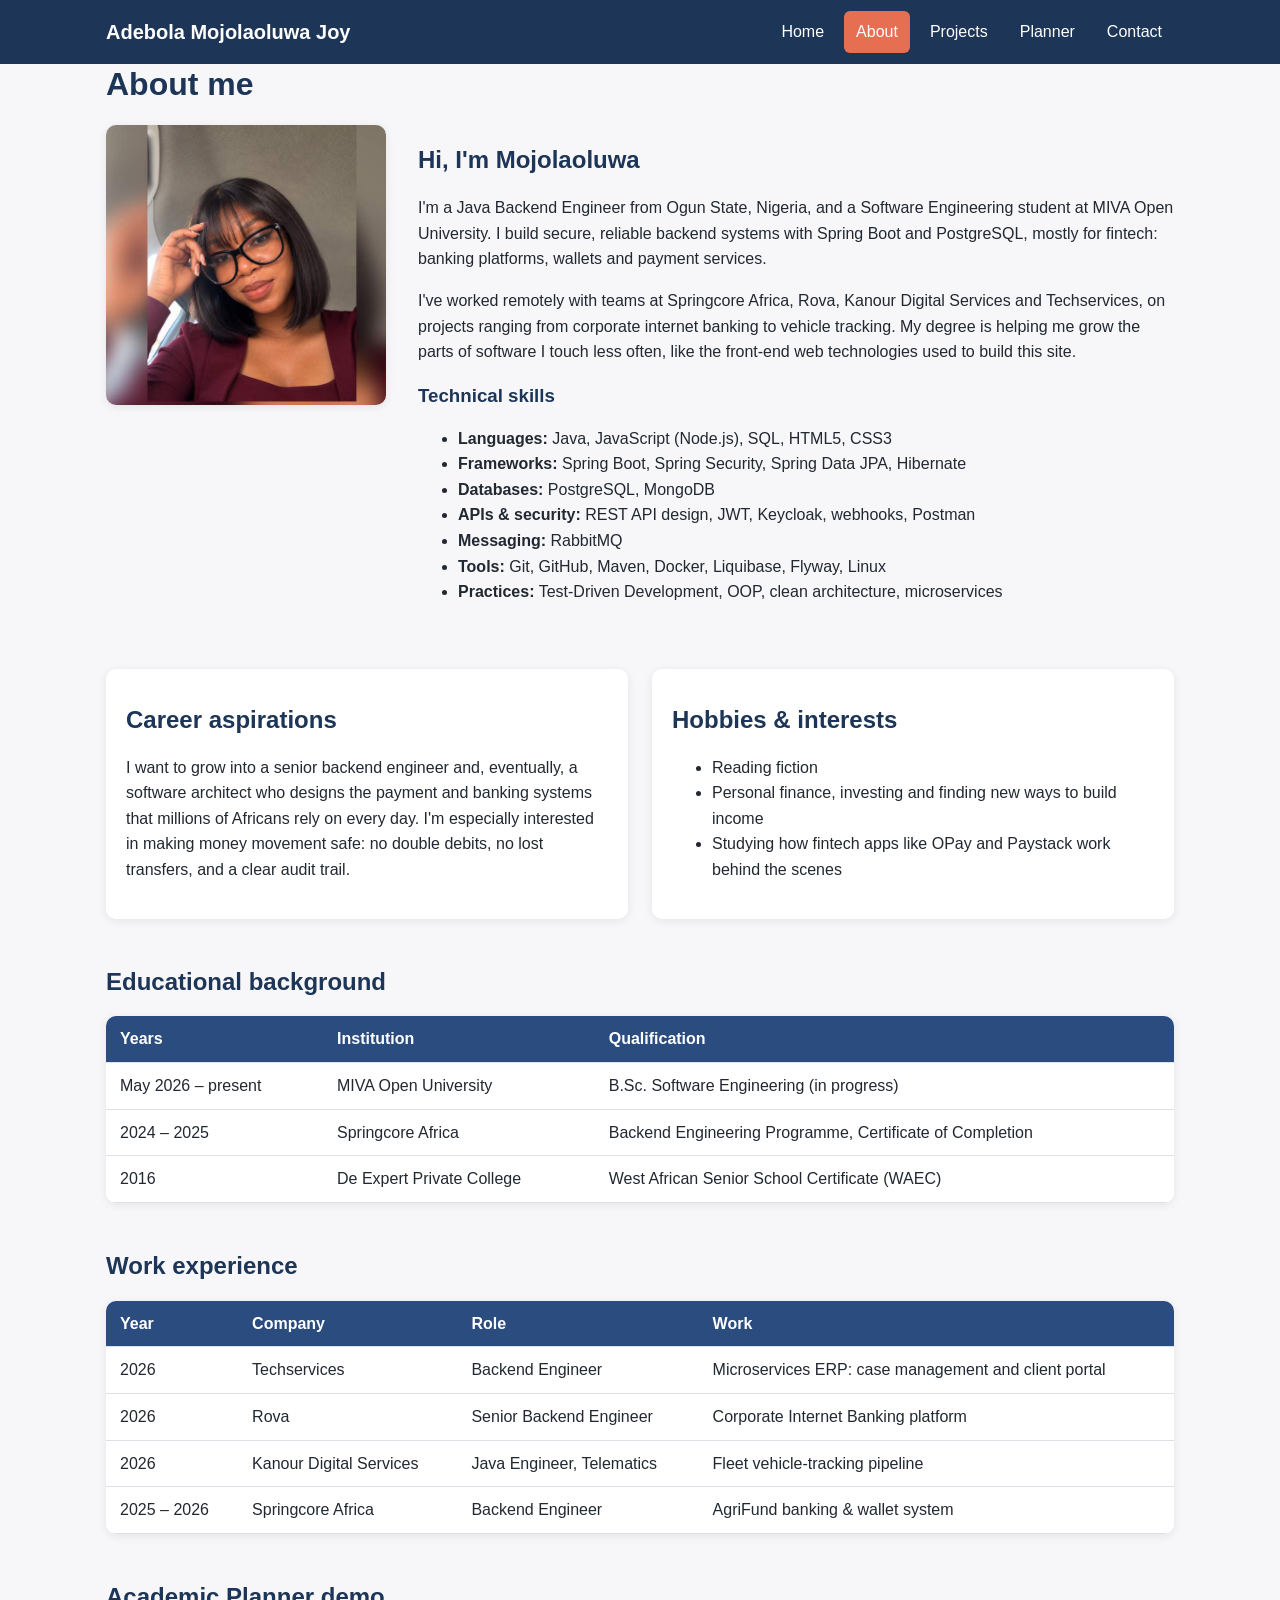
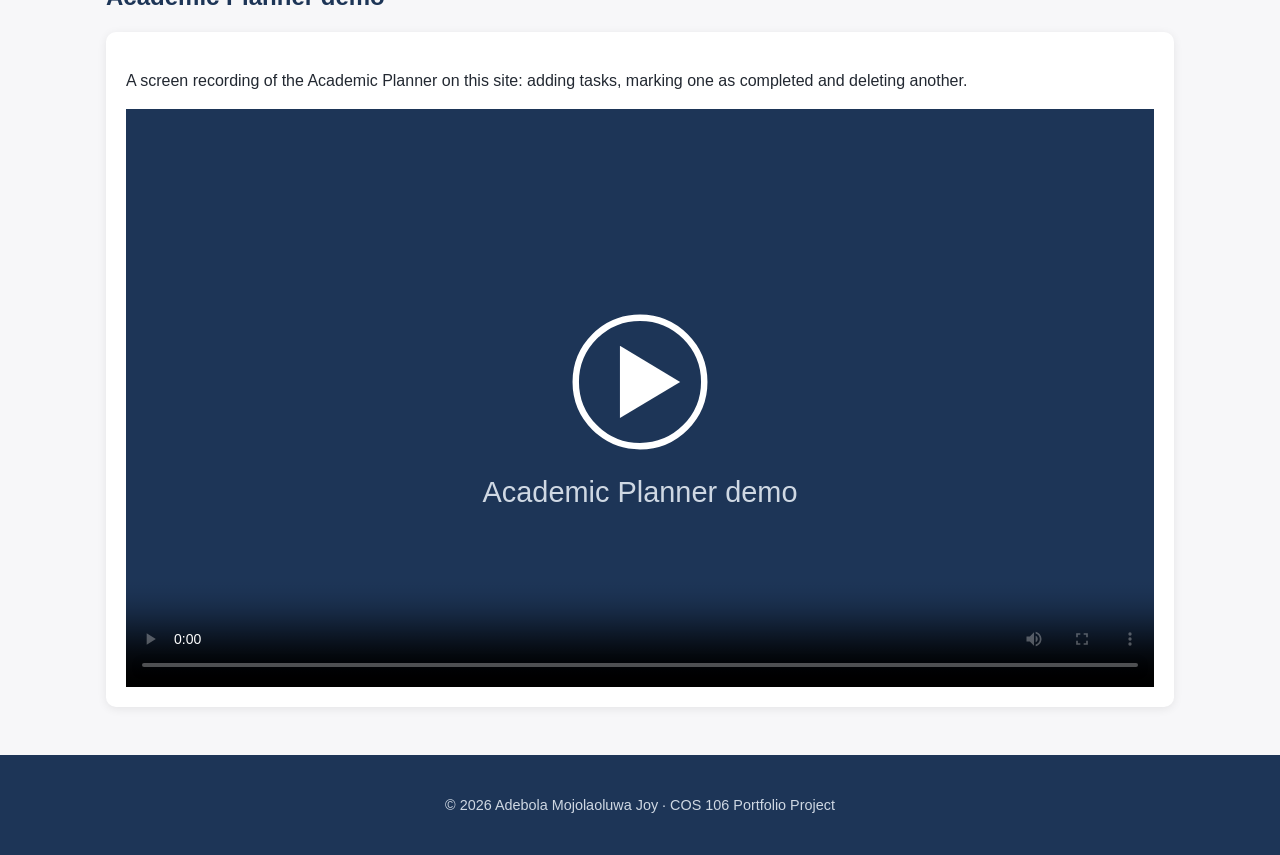
==== about.html @ 6382d070 "Add profile photo" ====
<!DOCTYPE html>
<html lang="en">
<head>
  <meta charset="UTF-8">
  <meta name="viewport" content="width=device-width, initial-scale=1.0">
  <meta name="description" content="About Adebola Mojolaoluwa Joy: education, career goals, skills and interests.">
  <title>About | Adebola Mojolaoluwa Joy</title>
  <link rel="stylesheet" href="css/style.css">
</head>
<body>
  <header class="site-header">
    <div class="container">
      <a href="index.html" class="logo">Adebola Mojolaoluwa Joy</a>
      <button class="nav-toggle" aria-label="Open menu" aria-expanded="false">&#9776;</button>
      <nav>
        <ul class="nav-links">
          <li><a href="index.html">Home</a></li>
          <li><a href="about.html" class="active">About</a></li>
          <li><a href="projects.html">Projects</a></li>
          <li><a href="planner.html">Planner</a></li>
          <li><a href="contact.html">Contact</a></li>
        </ul>
      </nav>
    </div>
  </header>

  <main class="container">
    <h1 class="page-title">About me</h1>

    <section class="section about-layout">
      <img src="images/profile.jpg" alt="Photo of Adebola Mojolaoluwa Joy">
      <div>
        <h2>Hi, I'm Mojolaoluwa</h2>
        <p>I'm a Java Backend Engineer from Ogun State, Nigeria, and a Software Engineering student at MIVA Open University. I build secure, reliable backend systems with Spring Boot and PostgreSQL, mostly for fintech: banking platforms, wallets and payment services.</p>
        <p>I've worked remotely with teams at Springcore Africa, Rova, Kanour Digital Services and Techservices, on projects ranging from corporate internet banking to vehicle tracking. My degree is helping me grow the parts of software I touch less often, like the front-end web technologies used to build this site.</p>

        <h3>Technical skills</h3>
        <ul>
          <li><strong>Languages:</strong> Java, JavaScript (Node.js), SQL, HTML5, CSS3</li>
          <li><strong>Frameworks:</strong> Spring Boot, Spring Security, Spring Data JPA, Hibernate</li>
          <li><strong>Databases:</strong> PostgreSQL, MongoDB</li>
          <li><strong>APIs &amp; security:</strong> REST API design, JWT, Keycloak, webhooks, Postman</li>
          <li><strong>Messaging:</strong> RabbitMQ</li>
          <li><strong>Tools:</strong> Git, GitHub, Maven, Docker, Liquibase, Flyway, Linux</li>
          <li><strong>Practices:</strong> Test-Driven Development, OOP, clean architecture, microservices</li>
        </ul>
      </div>
    </section>

    <section class="section grid">
      <article class="card">
        <div class="card-body">
          <h2>Career aspirations</h2>
          <p>I want to grow into a senior backend engineer and, eventually, a software architect who designs the payment and banking systems that millions of Africans rely on every day. I'm especially interested in making money movement safe: no double debits, no lost transfers, and a clear audit trail.</p>
        </div>
      </article>
      <article class="card">
        <div class="card-body">
          <h2>Hobbies &amp; interests</h2>
          <ul>
            <li>Reading fiction</li>
            <li>Personal finance, investing and finding new ways to build income</li>
            <li>Studying how fintech apps like OPay and Paystack work behind the scenes</li>
          </ul>
        </div>
      </article>
    </section>

    <section class="section">
      <h2>Educational background</h2>
      <table>
        <thead>
          <tr><th>Years</th><th>Institution</th><th>Qualification</th></tr>
        </thead>
        <tbody>
          <tr><td>May 2026 – present</td><td>MIVA Open University</td><td>B.Sc. Software Engineering (in progress)</td></tr>
          <tr><td>2024 – 2025</td><td>Springcore Africa</td><td>Backend Engineering Programme, Certificate of Completion</td></tr>
          <tr><td>2016</td><td>De Expert Private College</td><td>West African Senior School Certificate (WAEC)</td></tr>
        </tbody>
      </table>
    </section>

    <section class="section">
      <h2>Work experience</h2>
      <table>
        <thead>
          <tr><th>Year</th><th>Company</th><th>Role</th><th>Work</th></tr>
        </thead>
        <tbody>
          <tr><td>2026</td><td>Techservices</td><td>Backend Engineer</td><td>Microservices ERP: case management and client portal</td></tr>
          <tr><td>2026</td><td>Rova</td><td>Senior Backend Engineer</td><td>Corporate Internet Banking platform</td></tr>
          <tr><td>2026</td><td>Kanour Digital Services</td><td>Java Engineer, Telematics</td><td>Fleet vehicle-tracking pipeline</td></tr>
          <tr><td>2025 – 2026</td><td>Springcore Africa</td><td>Backend Engineer</td><td>AgriFund banking &amp; wallet system</td></tr>
        </tbody>
      </table>
    </section>

    <section class="section">
      <h2>Academic Planner demo</h2>
      <div class="media-box">
        <p>A screen recording of the Academic Planner on this site: adding tasks, marking one as completed and deleting another.</p>
        <video controls preload="metadata" poster="images/video-poster.svg">
          <source src="media/planner-demo.mp4" type="video/mp4">
          Your browser does not support the video tag.
        </video>
      </div>
    </section>
  </main>

  <footer class="site-footer">
    <div class="container">
      <p>&copy; <span id="year"></span> Adebola Mojolaoluwa Joy &middot; COS 106 Portfolio Project</p>
    </div>
  </footer>

  <script src="js/main.js"></script>
</body>
</html>
---- css/style.css ----
/* ==========================================================
   Student Portfolio — shared stylesheet (used by every page)
   ========================================================== */

/* ---------- 1. Colour + spacing variables ---------- */
:root {
  --primary: #2b4c7e;
  --primary-dark: #1d3557;
  --accent: #e76f51;
  --bg: #f7f7f9;
  --surface: #ffffff;
  --text: #222831;
  --muted: #5c6370;
  --border: #dde1e7;
  --success: #2a9d8f;
  --error: #c0392b;
  --radius: 10px;
  --shadow: 0 2px 10px rgba(0, 0, 0, 0.08);
  --max-width: 1100px;
}

/* ---------- 2. Reset + base ---------- */
*,
*::before,
*::after {
  box-sizing: border-box;
}

body {
  margin: 0;
  font-family: "Segoe UI", Roboto, Helvetica, Arial, sans-serif;
  line-height: 1.6;
  color: var(--text);
  background: var(--bg);
}

img,
video {
  max-width: 100%;
  display: block;
}

a {
  color: var(--primary);
}

h1,
h2,
h3 {
  line-height: 1.25;
  color: var(--primary-dark);
}

.container {
  width: 100%;
  max-width: var(--max-width);
  margin: 0 auto;
  padding: 0 16px;
}

/* ---------- 3. Header + navigation ---------- */
.site-header {
  background: var(--primary-dark);
  color: #fff;
  position: sticky;
  top: 0;
  z-index: 10;
}

.site-header .container {
  display: flex;
  align-items: center;
  justify-content: space-between;
  min-height: 64px;
}

.logo {
  color: #fff;
  font-weight: 700;
  font-size: 1.25rem;
  text-decoration: none;
}

.nav-toggle {
  display: none;
  background: none;
  border: 2px solid #fff;
  color: #fff;
  font-size: 1.25rem;
  padding: 4px 10px;
  border-radius: 6px;
  cursor: pointer;
}

.nav-links {
  list-style: none;
  display: flex;
  gap: 8px;
  margin: 0;
  padding: 0;
}

.nav-links a {
  color: #fff;
  text-decoration: none;
  padding: 8px 12px;
  border-radius: 6px;
  display: block;
}

.nav-links a:hover,
.nav-links a:focus {
  background: rgba(255, 255, 255, 0.15);
}

.nav-links a.active {
  background: var(--accent);
}

/* ---------- 4. Hero (home page) ---------- */
.hero {
  background: linear-gradient(135deg, var(--primary), var(--primary-dark));
  color: #fff;
  padding: 64px 0;
}

.hero .container {
  display: flex;
  align-items: center;
  gap: 40px;
}

.hero h1 {
  color: #fff;
  font-size: 2.5rem;
  margin: 0 0 12px;
}

.hero img {
  width: 220px;
  height: 220px;
  border-radius: 50%;
  object-fit: cover;
  border: 5px solid #fff;
  flex-shrink: 0;
}

.btn {
  display: inline-block;
  background: var(--accent);
  color: #fff;
  border: none;
  padding: 10px 20px;
  border-radius: var(--radius);
  text-decoration: none;
  font-size: 1rem;
  cursor: pointer;
}

.btn:hover {
  filter: brightness(0.92);
}

.btn-outline {
  background: transparent;
  border: 2px solid #fff;
  margin-left: 8px;
}

/* ---------- 5. Page sections + cards ---------- */
main {
  padding: 40px 0;
}

.page-title {
  margin-top: 0;
}

.section {
  margin-bottom: 48px;
}

.grid {
  display: grid;
  grid-template-columns: repeat(auto-fit, minmax(260px, 1fr));
  gap: 24px;
}

.card {
  background: var(--surface);
  border-radius: var(--radius);
  box-shadow: var(--shadow);
  overflow: hidden;
}

.card img {
  width: 100%;
  height: 170px;
  object-fit: cover;
}

.card-body {
  padding: 16px 20px 20px;
}

.card-body h3 {
  margin-top: 0;
}

.tag {
  display: inline-block;
  background: #e8eef7;
  color: var(--primary);
  font-size: 0.8rem;
  padding: 2px 10px;
  border-radius: 20px;
  margin: 0 4px 4px 0;
}

/* ---------- 6. About page ---------- */
.about-layout {
  display: grid;
  grid-template-columns: 280px 1fr;
  gap: 32px;
  align-items: start;
}

.about-layout img {
  border-radius: var(--radius);
  box-shadow: var(--shadow);
}

table {
  width: 100%;
  border-collapse: collapse;
  background: var(--surface);
  box-shadow: var(--shadow);
  border-radius: var(--radius);
  overflow: hidden;
}

th,
td {
  text-align: left;
  padding: 10px 14px;
  border-bottom: 1px solid var(--border);
}

th {
  background: var(--primary);
  color: #fff;
}

.media-box {
  background: var(--surface);
  padding: 20px;
  border-radius: var(--radius);
  box-shadow: var(--shadow);
}

.media-box video,
.media-box audio {
  width: 100%;
  margin-top: 8px;
}

/* ---------- 7. Forms (contact + planner) ---------- */
.form {
  background: var(--surface);
  padding: 24px;
  border-radius: var(--radius);
  box-shadow: var(--shadow);
  max-width: 640px;
}

.form-group {
  margin-bottom: 16px;
}

label {
  display: block;
  font-weight: 600;
  margin-bottom: 4px;
}

input,
select,
textarea {
  width: 100%;
  padding: 10px;
  font: inherit;
  border: 1px solid var(--border);
  border-radius: 6px;
  background: #fff;
}

input:focus,
select:focus,
textarea:focus {
  outline: 2px solid var(--primary);
  border-color: var(--primary);
}

.invalid {
  border-color: var(--error);
}

.error-msg {
  color: var(--error);
  font-size: 0.875rem;
  min-height: 1.2em;
  margin: 4px 0 0;
}

.success-msg {
  background: #e3f4f1;
  color: var(--success);
  padding: 12px;
  border-radius: 6px;
  font-weight: 600;
}

.hidden {
  display: none;
}

/* ---------- 8. Study planner ---------- */
.planner-layout {
  display: grid;
  grid-template-columns: 340px 1fr;
  gap: 32px;
  align-items: start;
}

.planner-stats {
  display: flex;
  gap: 16px;
  margin-bottom: 16px;
  flex-wrap: wrap;
}

.stat {
  background: var(--surface);
  padding: 12px 18px;
  border-radius: var(--radius);
  box-shadow: var(--shadow);
}

.stat strong {
  display: block;
  font-size: 1.5rem;
  color: var(--primary);
}

.task-list {
  list-style: none;
  padding: 0;
  margin: 0;
}

.task {
  display: flex;
  align-items: center;
  gap: 12px;
  background: var(--surface);
  padding: 12px 16px;
  border-radius: var(--radius);
  box-shadow: var(--shadow);
  margin-bottom: 10px;
  border-left: 5px solid var(--primary);
}

.task.priority-high {
  border-left-color: var(--error);
}

.task.priority-medium {
  border-left-color: var(--accent);
}

.task.priority-low {
  border-left-color: var(--success);
}

.task input[type="checkbox"] {
  width: auto;
}

.task-info {
  flex: 1;
}

.task-info small {
  color: var(--muted);
}

.task.done .task-title {
  text-decoration: line-through;
  color: var(--muted);
}

.task-delete {
  background: none;
  border: none;
  color: var(--error);
  font-size: 1.25rem;
  cursor: pointer;
}

.empty-state {
  color: var(--muted);
  font-style: italic;
}

/* ---------- 9. Footer ---------- */
.site-footer {
  background: var(--primary-dark);
  color: #cfd8e3;
  text-align: center;
  padding: 24px 0;
  font-size: 0.9rem;
}

.site-footer a {
  color: #fff;
}

/* ---------- 10. Animations + transitions ---------- */
/* Smooth colour/position changes when hovering */
.nav-links a,
.btn,
.card,
.task {
  transition: background-color 0.25s ease, transform 0.25s ease, box-shadow 0.25s ease;
}

.card:hover {
  transform: translateY(-6px);
  box-shadow: 0 8px 20px rgba(0, 0, 0, 0.15);
}

.btn:hover {
  transform: translateY(-2px);
}

/* Page content fades up when a page loads */
@keyframes fadeUp {
  from { opacity: 0; transform: translateY(20px); }
  to   { opacity: 1; transform: translateY(0); }
}

.hero .container > *,
main {
  animation: fadeUp 0.6s ease both;
}

/* New planner tasks slide in */
@keyframes slideIn {
  from { opacity: 0; transform: translateX(-15px); }
  to   { opacity: 1; transform: translateX(0); }
}

.task {
  animation: slideIn 0.3s ease;
}

/* Respect users who turn off motion in their system settings */
@media (prefers-reduced-motion: reduce) {
  * { animation: none !important; transition: none !important; }
}

/* ---------- 11. Responsive (tablet + phone) ---------- */
@media (max-width: 800px) {
  .about-layout,
  .planner-layout {
    grid-template-columns: 1fr;
  }

  .hero .container {
    flex-direction: column-reverse;
    text-align: center;
  }
}

@media (max-width: 640px) {
  .nav-toggle {
    display: block;
  }

  .nav-links {
    display: none;
    position: absolute;
    top: 64px;
    left: 0;
    right: 0;
    flex-direction: column;
    background: var(--primary-dark);
    padding: 8px 16px 16px;
  }

  .nav-links.open {
    display: flex;
  }

  .hero h1 {
    font-size: 1.9rem;
  }

  .btn-outline {
    margin: 8px 0 0;
  }
}
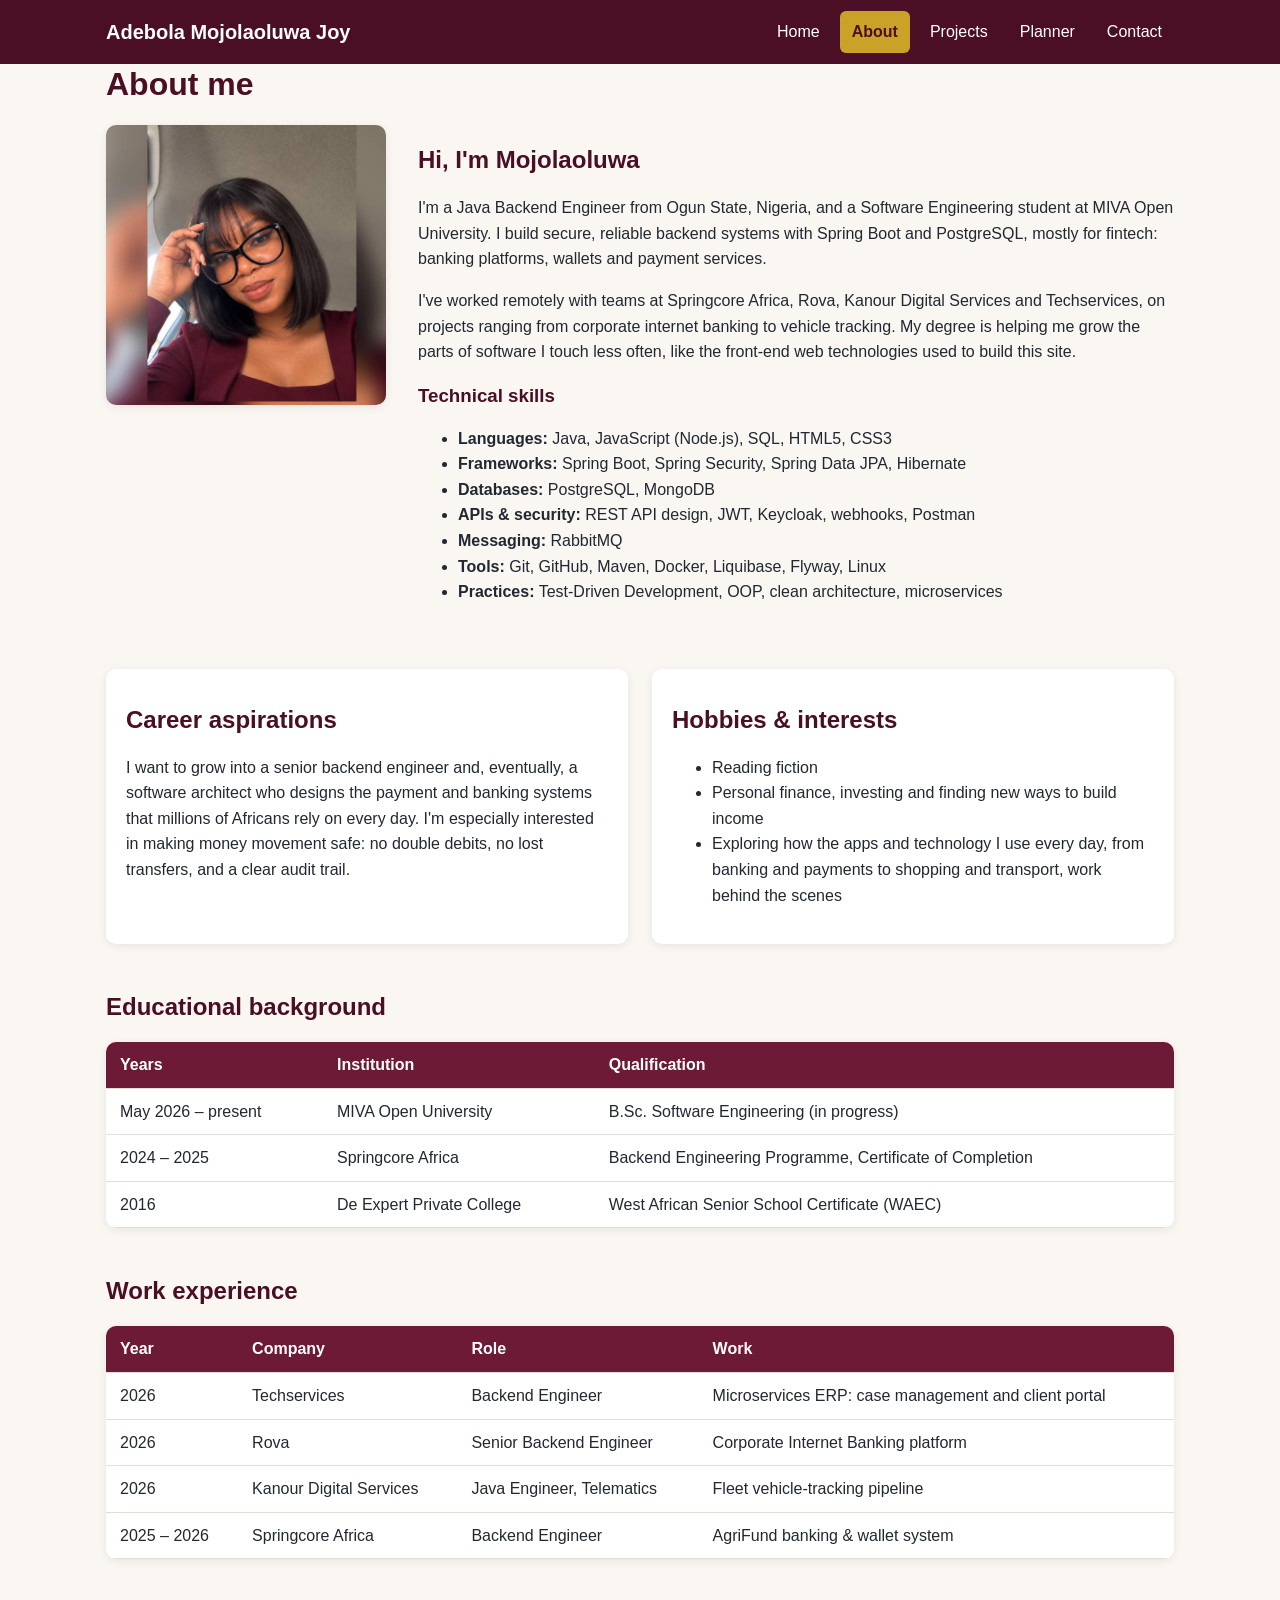
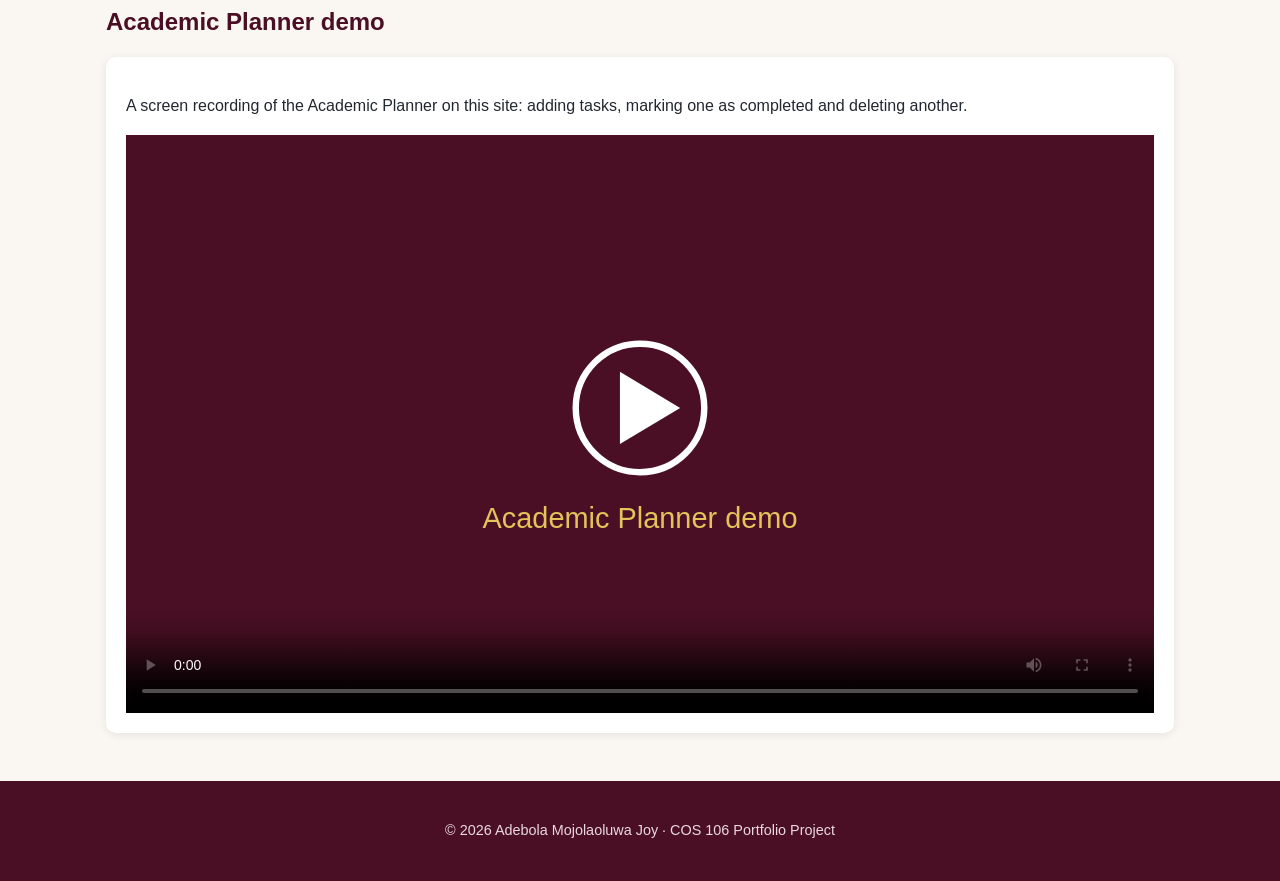
==== commit 2448b328: "Broaden hobby description" ====
--- a/about.html
+++ b/about.html
@@ -60,7 +60,7 @@
           <ul>
             <li>Reading fiction</li>
             <li>Personal finance, investing and finding new ways to build income</li>
-            <li>Studying how fintech apps like OPay and Paystack work behind the scenes</li>
+            <li>Exploring how the apps and technology I use every day, from banking and payments to shopping and transport, work behind the scenes</li>
           </ul>
         </div>
       </article>
--- a/css/style.css
+++ b/css/style.css
@@ -4,14 +4,14 @@
 
 /* ---------- 1. Colour + spacing variables ---------- */
 :root {
-  --primary: #2b4c7e;
-  --primary-dark: #1d3557;
-  --accent: #e76f51;
-  --bg: #f7f7f9;
+  --primary: #6d1a36;
+  --primary-dark: #4a0f24;
+  --accent: #c9a227;
+  --bg: #faf6f2;
   --surface: #ffffff;
   --text: #222831;
   --muted: #5c6370;
-  --border: #dde1e7;
+  --border: #e6dcd6;
   --success: #2a9d8f;
   --error: #c0392b;
   --radius: 10px;
@@ -115,6 +115,8 @@
 
 .nav-links a.active {
   background: var(--accent);
+  color: var(--primary-dark);
+  font-weight: 600;
 }
 
 /* ---------- 4. Hero (home page) ---------- */
@@ -141,14 +143,15 @@
   height: 220px;
   border-radius: 50%;
   object-fit: cover;
-  border: 5px solid #fff;
+  border: 5px solid var(--accent);
   flex-shrink: 0;
 }
 
 .btn {
   display: inline-block;
   background: var(--accent);
-  color: #fff;
+  color: var(--primary-dark);
+  font-weight: 600;
   border: none;
   padding: 10px 20px;
   border-radius: var(--radius);
@@ -163,6 +166,7 @@
 
 .btn-outline {
   background: transparent;
+  color: #fff;
   border: 2px solid #fff;
   margin-left: 8px;
 }
@@ -209,7 +213,7 @@
 
 .tag {
   display: inline-block;
-  background: #e8eef7;
+  background: #f6e9ee;
   color: var(--primary);
   font-size: 0.8rem;
   padding: 2px 10px;
@@ -415,7 +419,7 @@
 /* ---------- 9. Footer ---------- */
 .site-footer {
   background: var(--primary-dark);
-  color: #cfd8e3;
+  color: #ead9df;
   text-align: center;
   padding: 24px 0;
   font-size: 0.9rem;
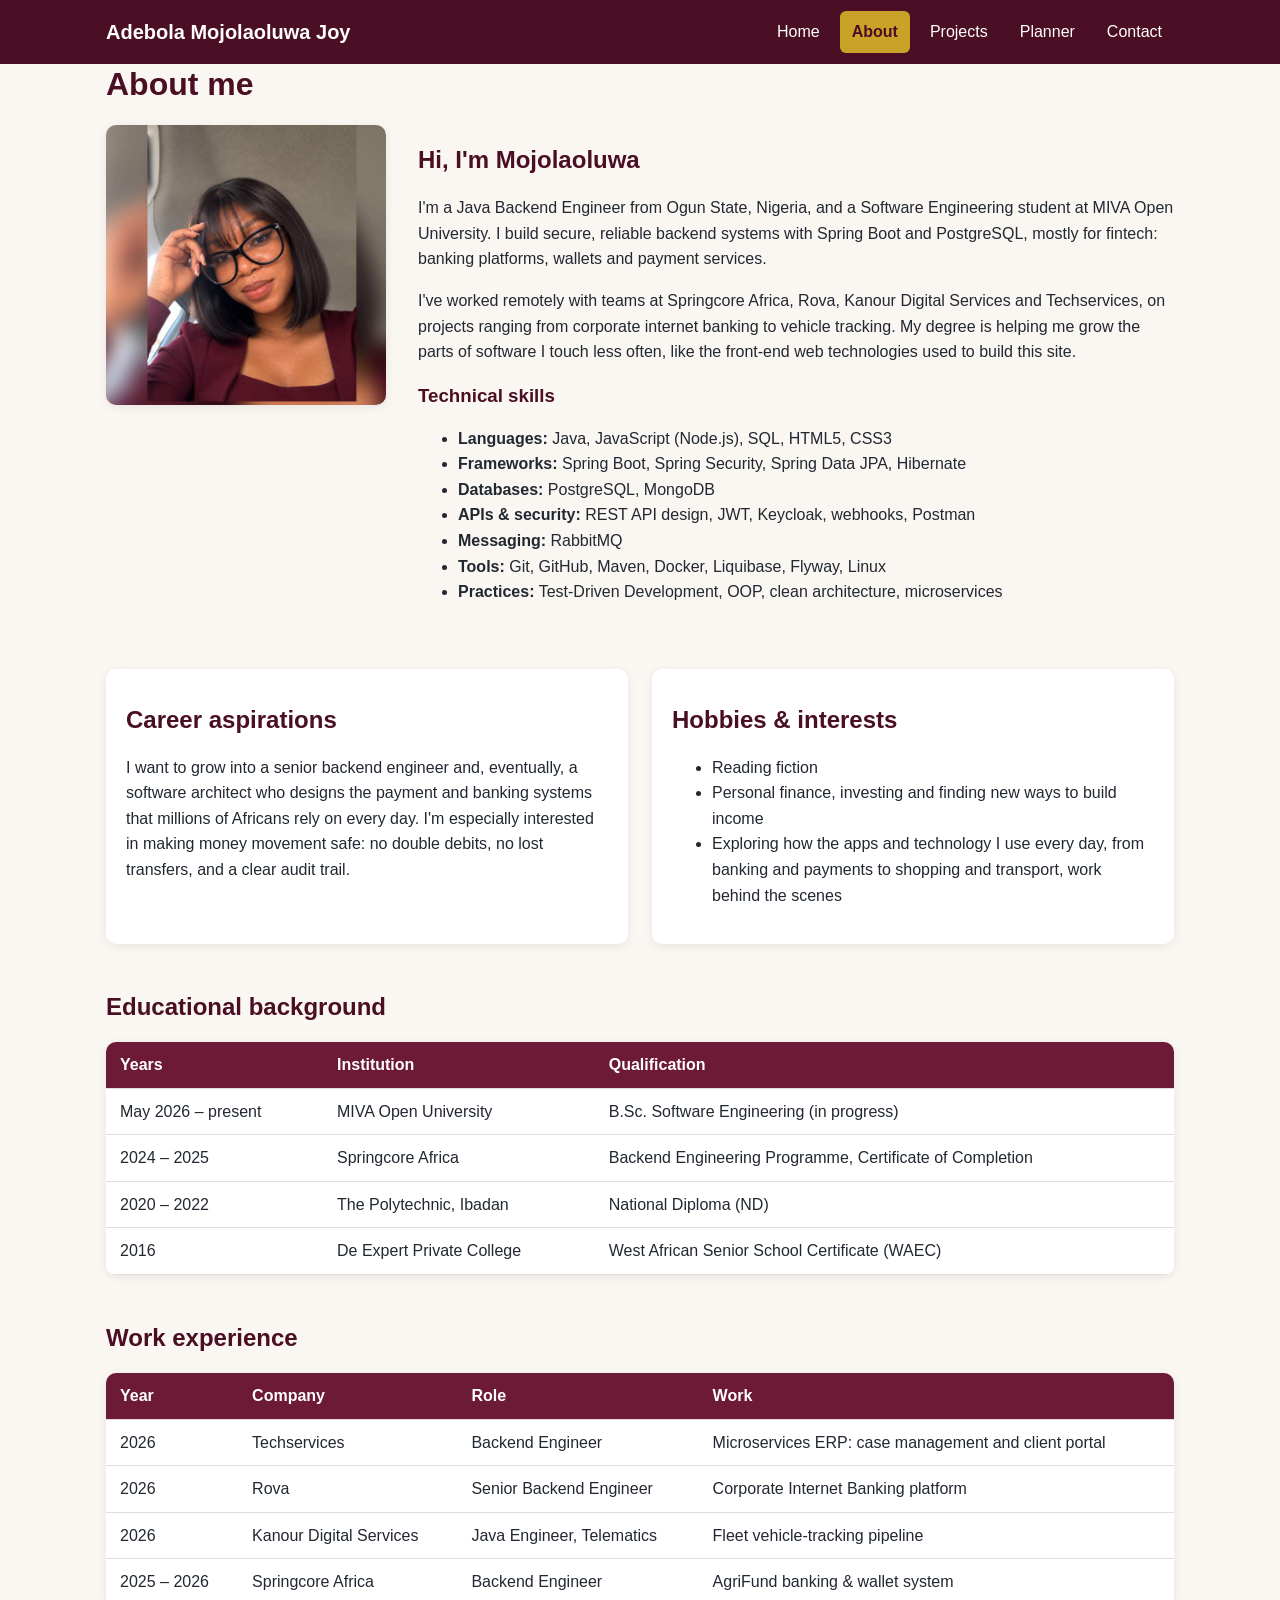
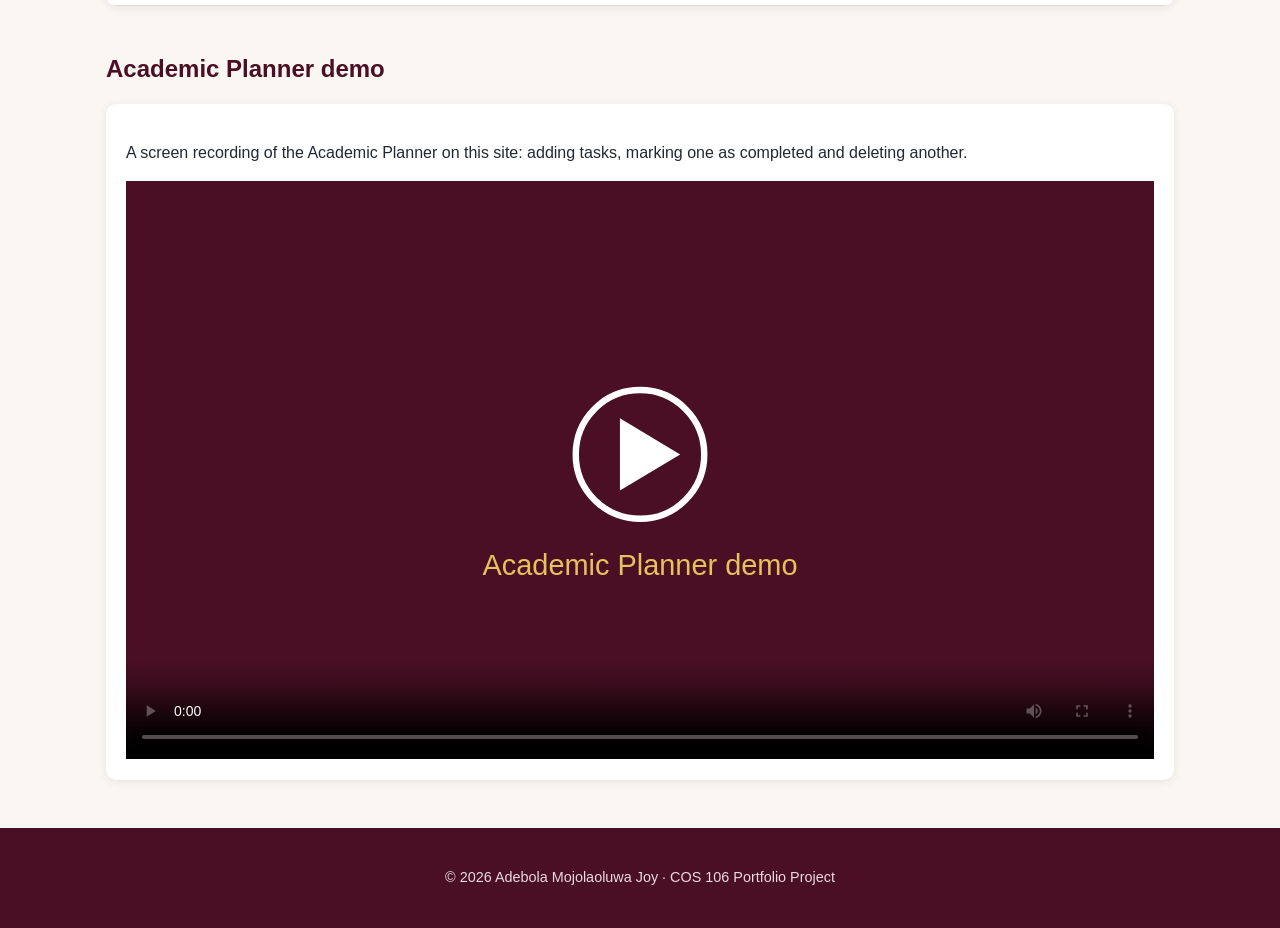
==== commit 2162645e: "Add The Polytechnic, Ibadan to education" ====
--- a/about.html
+++ b/about.html
@@ -75,6 +75,7 @@
         <tbody>
           <tr><td>May 2026 – present</td><td>MIVA Open University</td><td>B.Sc. Software Engineering (in progress)</td></tr>
           <tr><td>2024 – 2025</td><td>Springcore Africa</td><td>Backend Engineering Programme, Certificate of Completion</td></tr>
+          <tr><td>2020 – 2022</td><td>The Polytechnic, Ibadan</td><td>National Diploma (ND)</td></tr>
           <tr><td>2016</td><td>De Expert Private College</td><td>West African Senior School Certificate (WAEC)</td></tr>
         </tbody>
       </table>
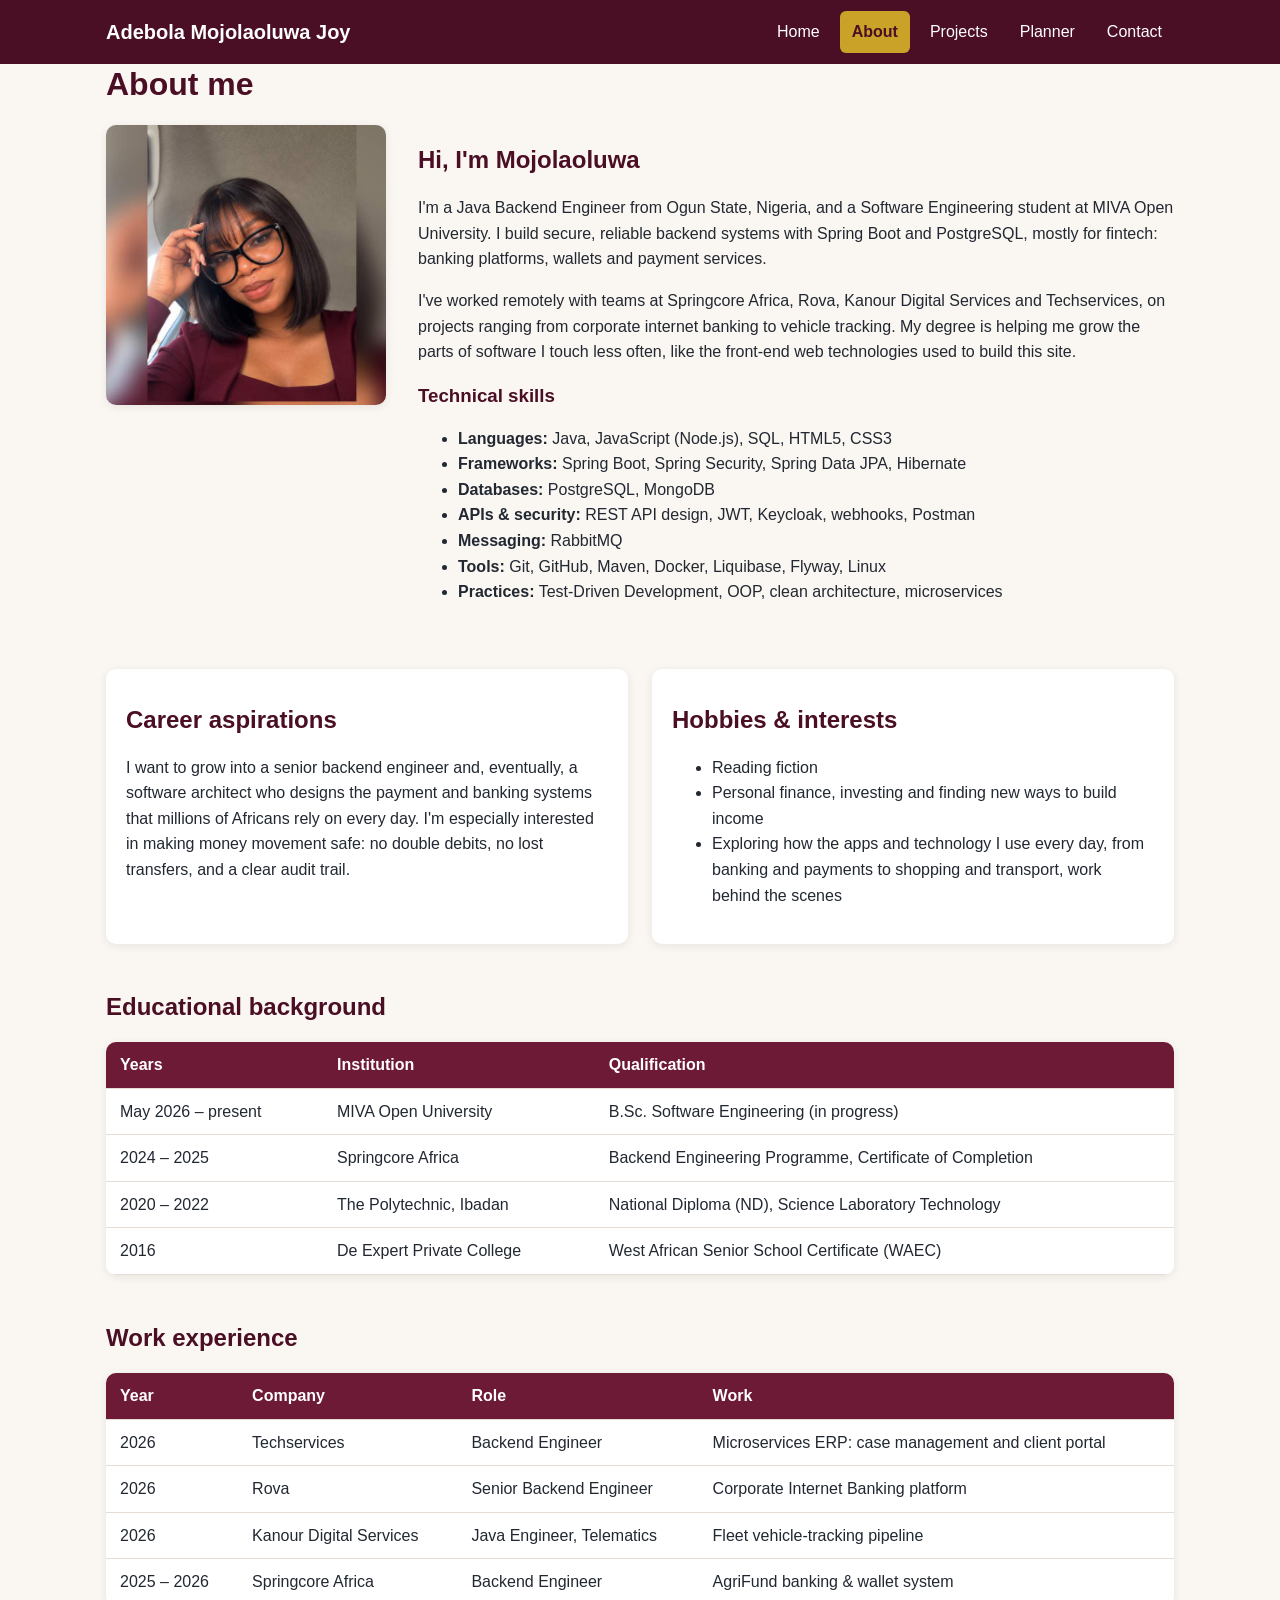
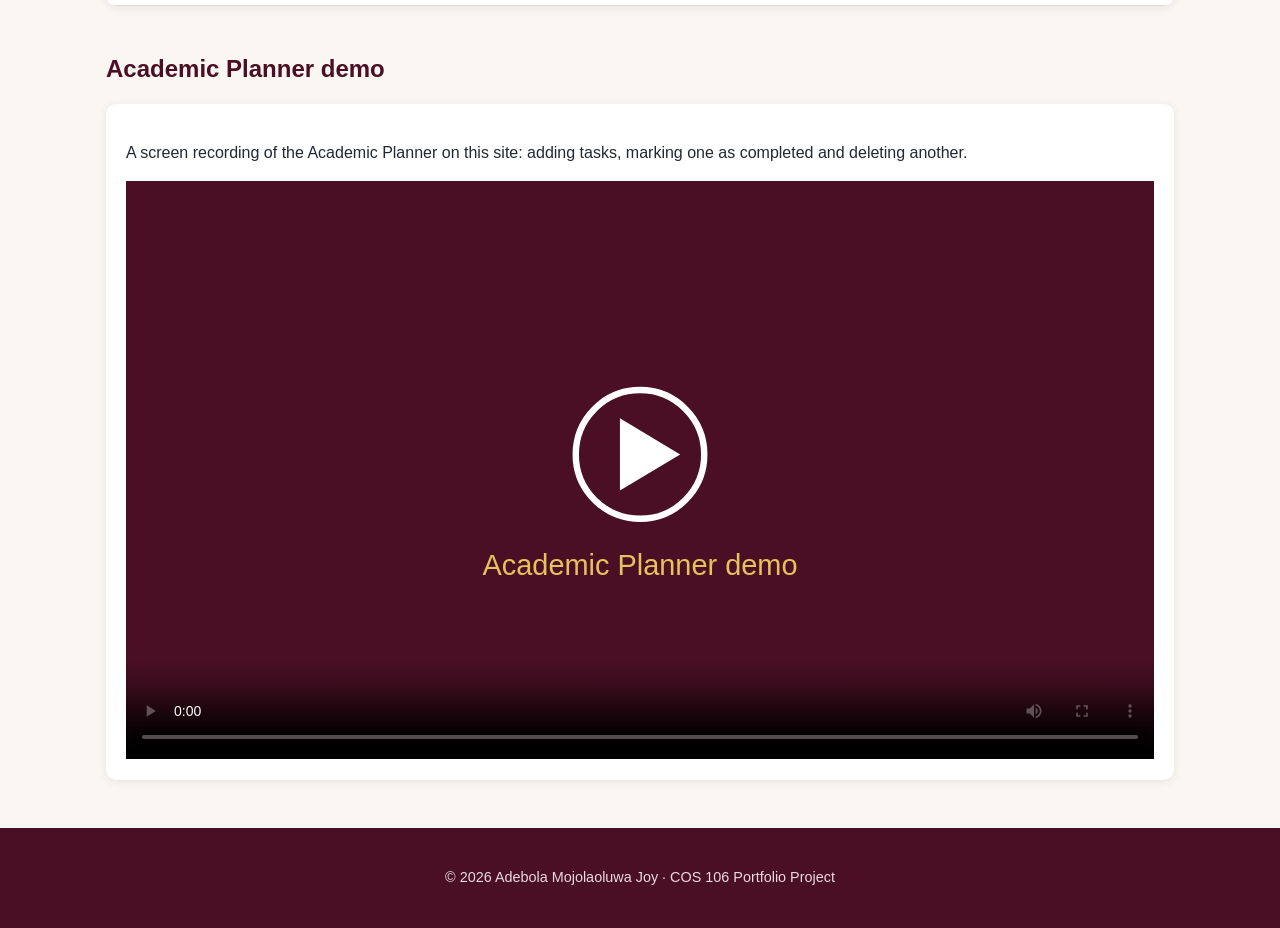
==== commit c053a891: "Add ND course of study" ====
--- a/about.html
+++ b/about.html
@@ -75,7 +75,7 @@
         <tbody>
           <tr><td>May 2026 – present</td><td>MIVA Open University</td><td>B.Sc. Software Engineering (in progress)</td></tr>
           <tr><td>2024 – 2025</td><td>Springcore Africa</td><td>Backend Engineering Programme, Certificate of Completion</td></tr>
-          <tr><td>2020 – 2022</td><td>The Polytechnic, Ibadan</td><td>National Diploma (ND)</td></tr>
+          <tr><td>2020 – 2022</td><td>The Polytechnic, Ibadan</td><td>National Diploma (ND), Science Laboratory Technology</td></tr>
           <tr><td>2016</td><td>De Expert Private College</td><td>West African Senior School Certificate (WAEC)</td></tr>
         </tbody>
       </table>
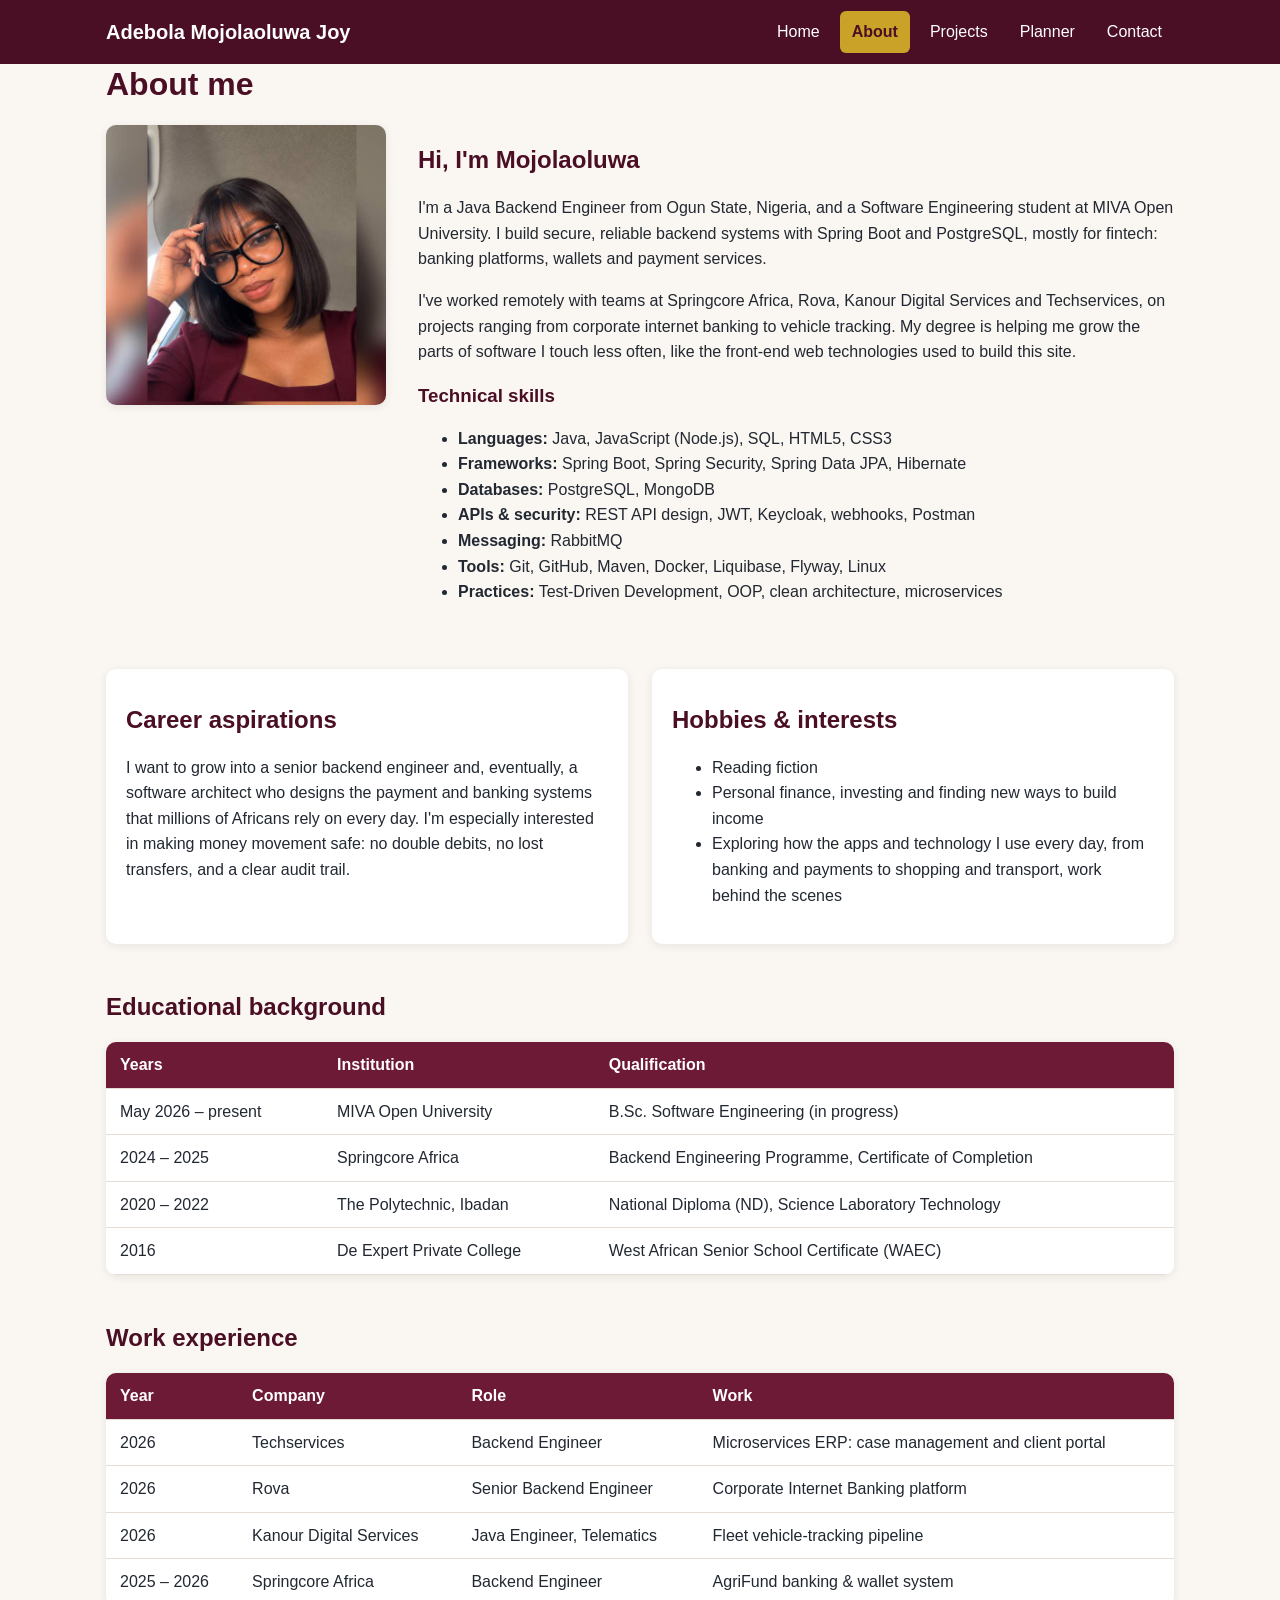
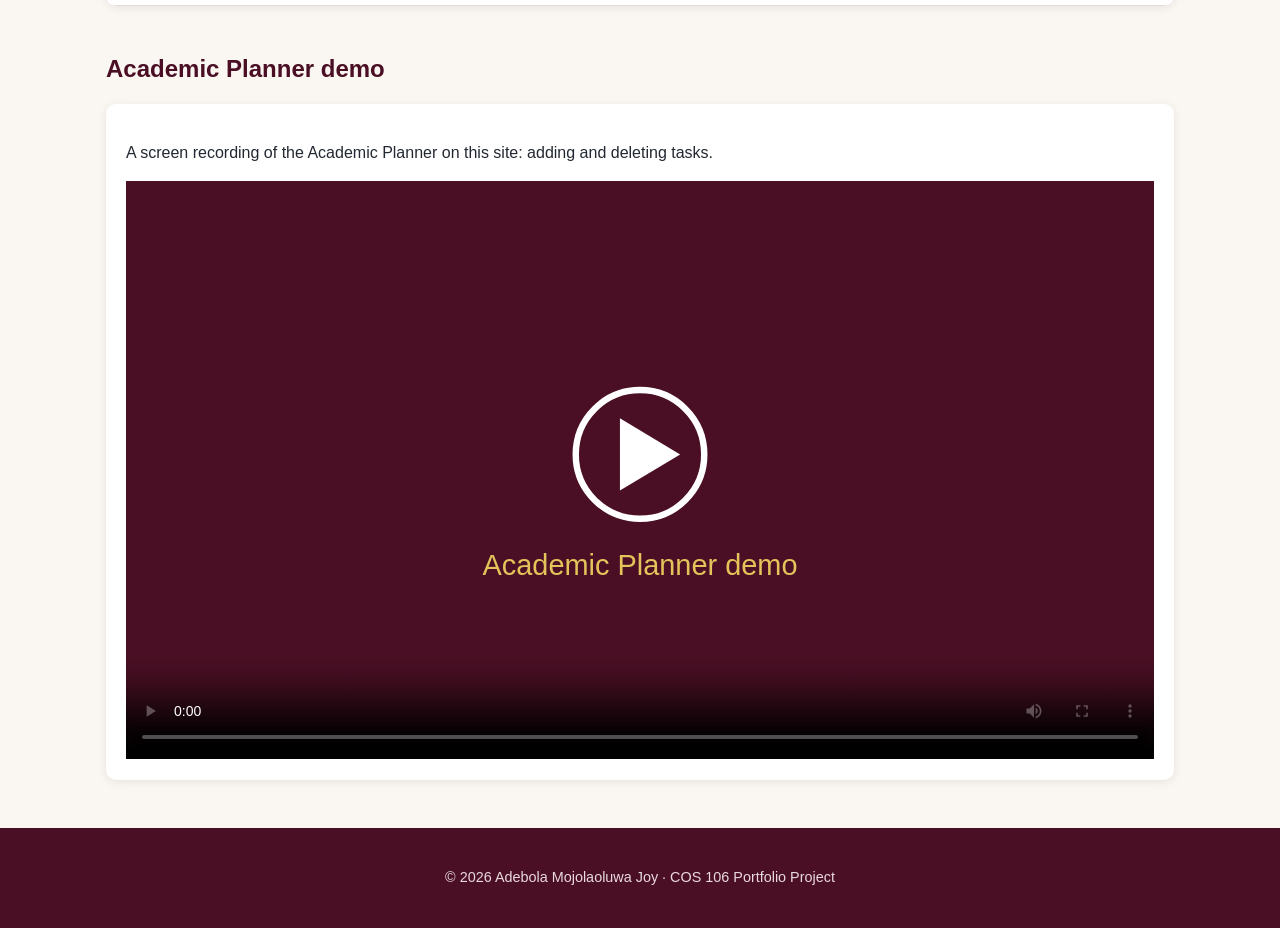
==== commit 76207e26: "Update video caption" ====
--- a/about.html
+++ b/about.html
@@ -99,7 +99,7 @@
     <section class="section">
       <h2>Academic Planner demo</h2>
       <div class="media-box">
-        <p>A screen recording of the Academic Planner on this site: adding tasks, marking one as completed and deleting another.</p>
+        <p>A screen recording of the Academic Planner on this site: adding and deleting tasks.</p>
         <video controls preload="metadata" poster="images/video-poster.svg">
           <source src="media/planner-demo.mp4" type="video/mp4">
           Your browser does not support the video tag.
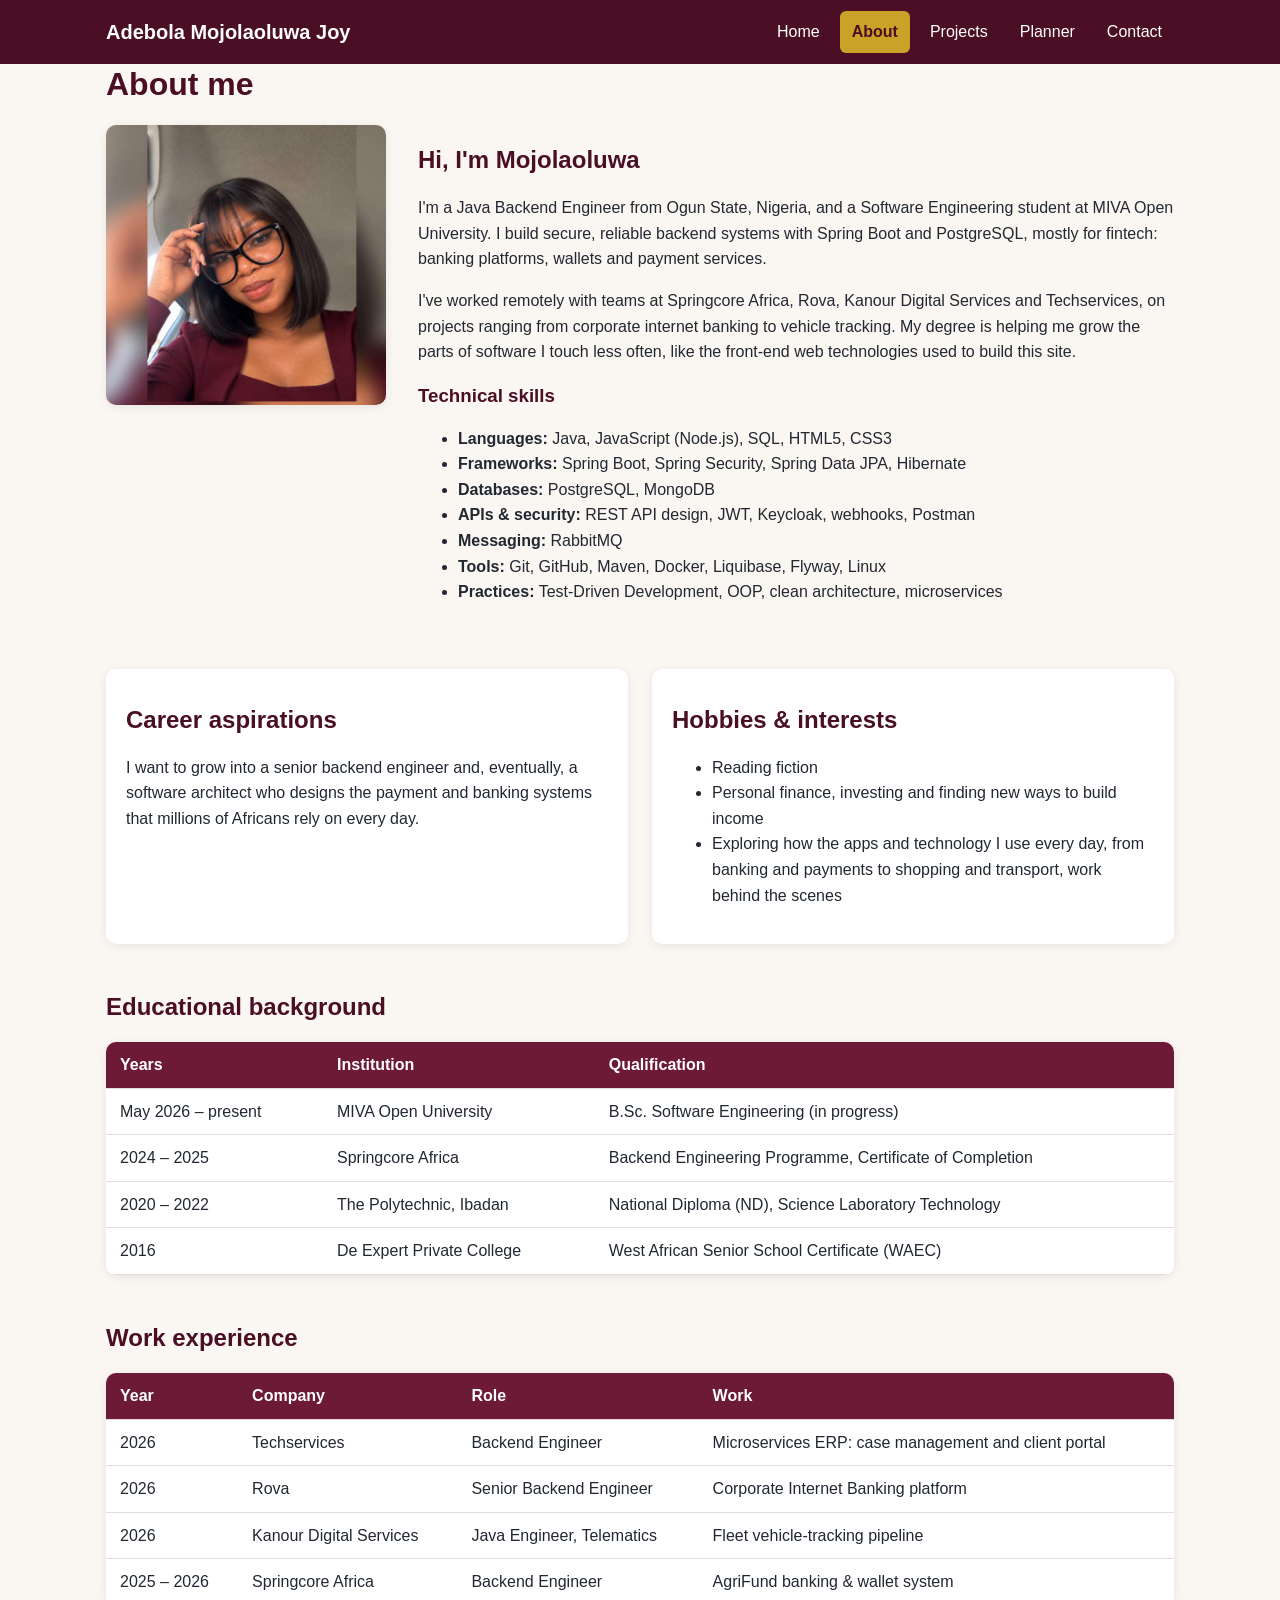
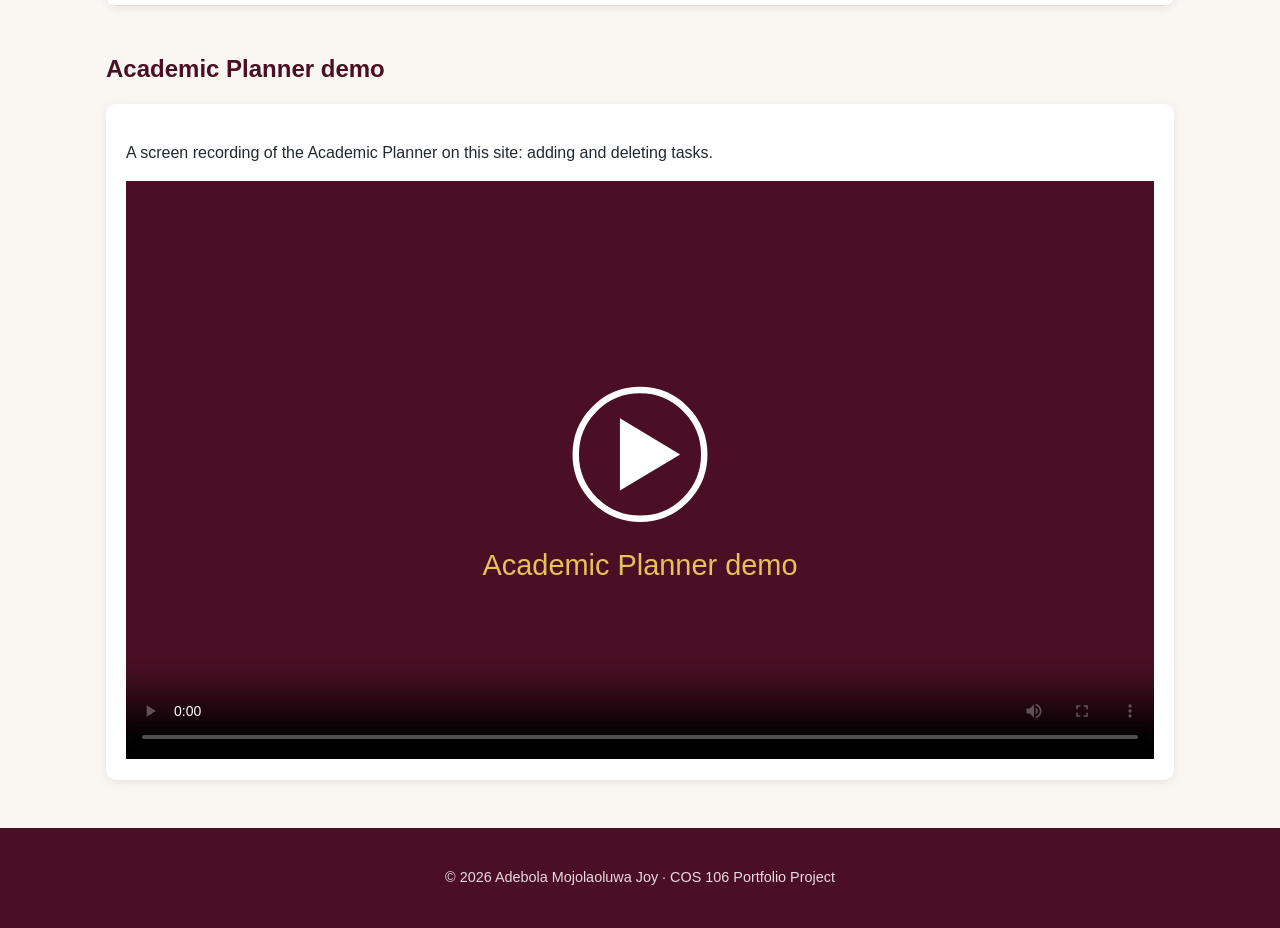
==== commit d7a972ea: "Shorten career aspirations" ====
--- a/about.html
+++ b/about.html
@@ -51,7 +51,7 @@
       <article class="card">
         <div class="card-body">
           <h2>Career aspirations</h2>
-          <p>I want to grow into a senior backend engineer and, eventually, a software architect who designs the payment and banking systems that millions of Africans rely on every day. I'm especially interested in making money movement safe: no double debits, no lost transfers, and a clear audit trail.</p>
+          <p>I want to grow into a senior backend engineer and, eventually, a software architect who designs the payment and banking systems that millions of Africans rely on every day.</p>
         </div>
       </article>
       <article class="card">
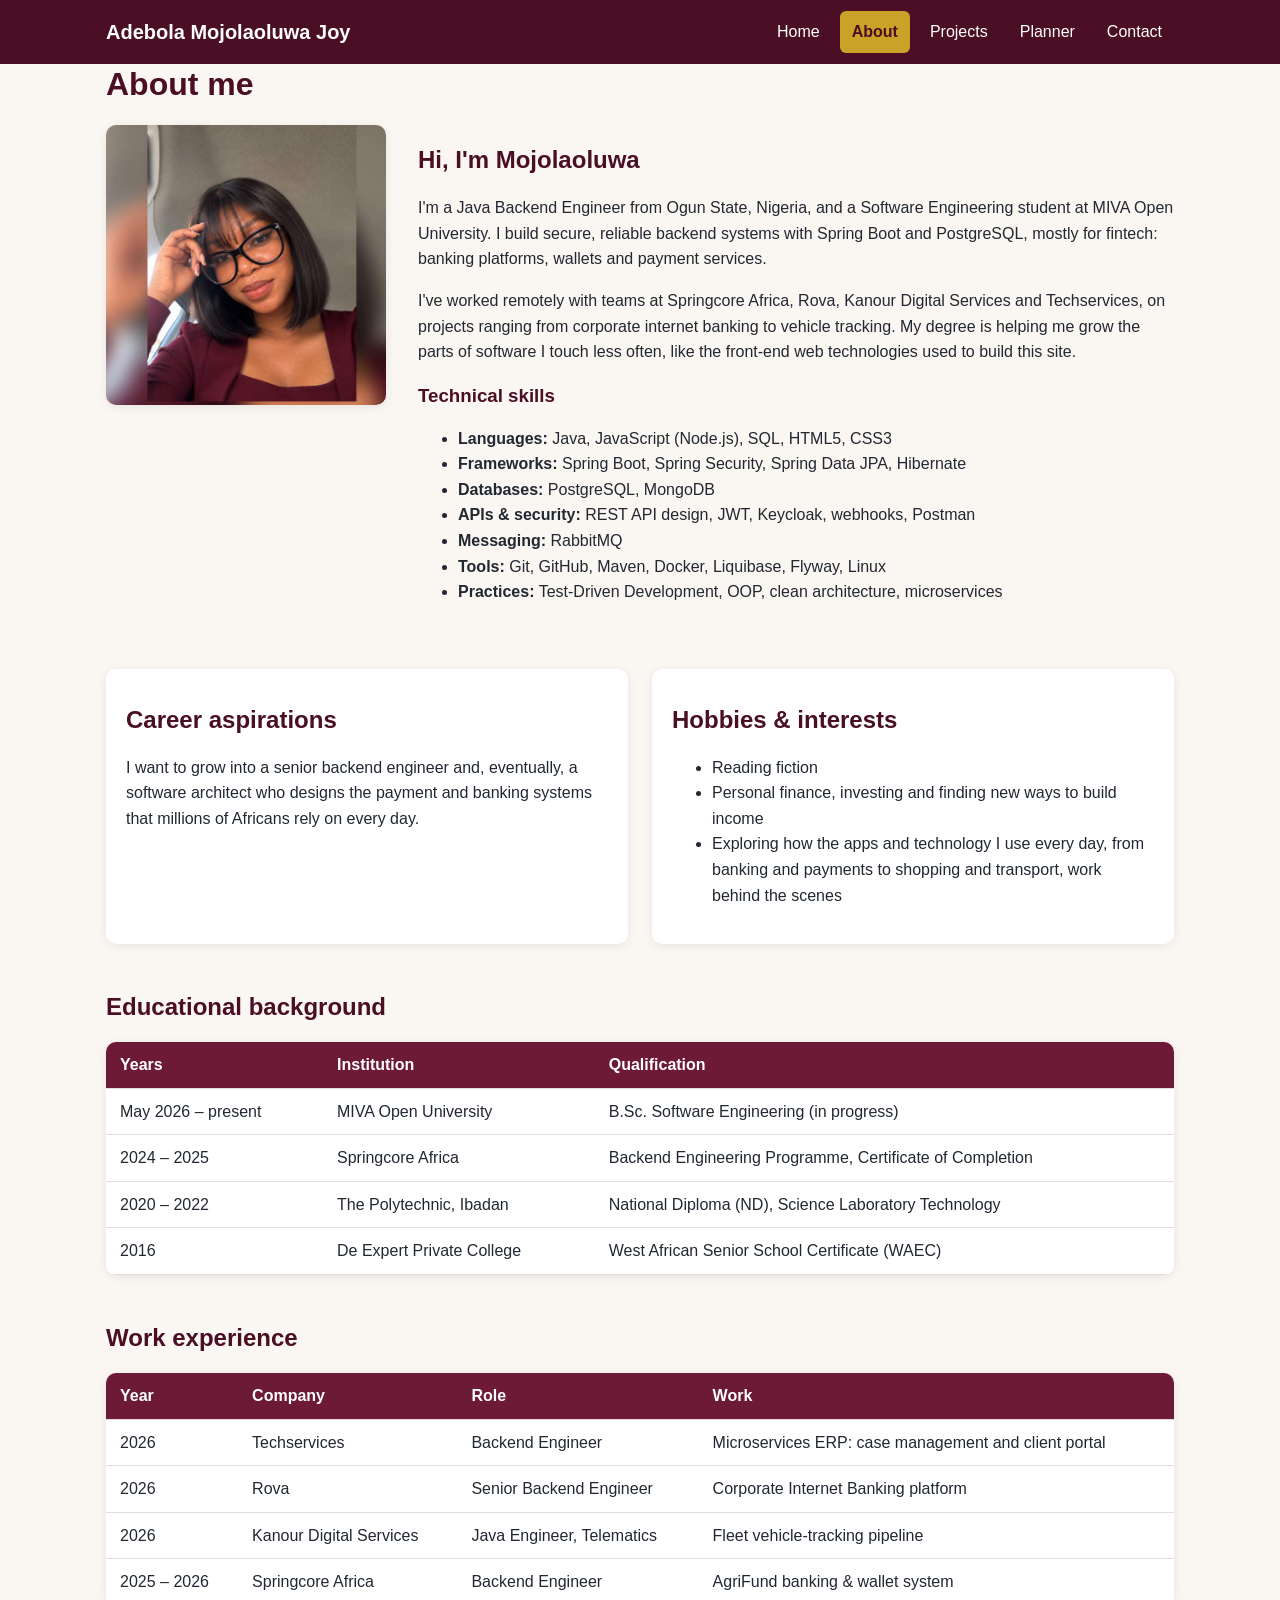
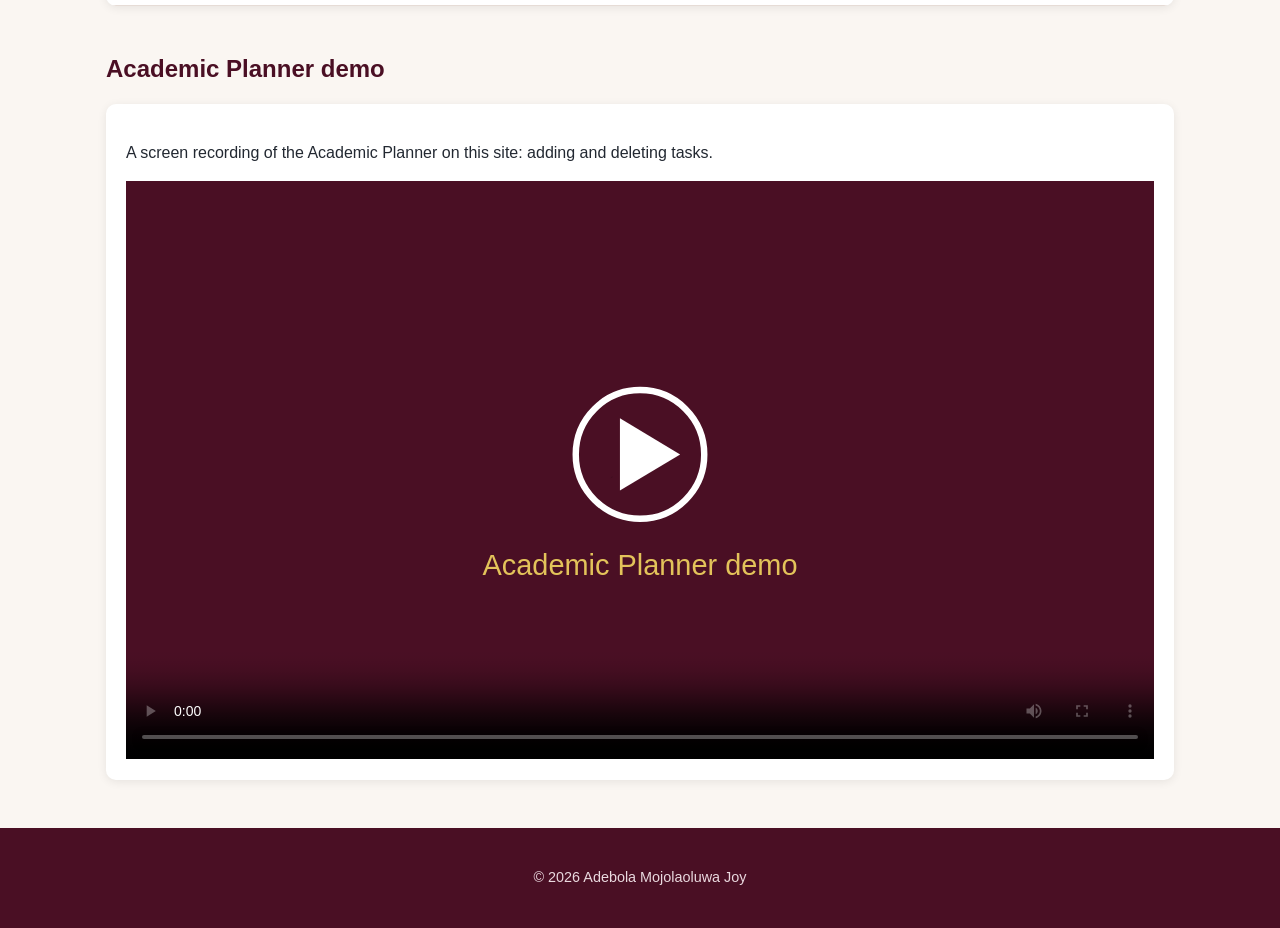
==== commit 280621be: "Remove footer label, make menu and animations faster" ====
--- a/about.html
+++ b/about.html
@@ -110,7 +110,7 @@
 
   <footer class="site-footer">
     <div class="container">
-      <p>&copy; <span id="year"></span> Adebola Mojolaoluwa Joy &middot; COS 106 Portfolio Project</p>
+      <p>&copy; <span id="year"></span> Adebola Mojolaoluwa Joy</p>
     </div>
   </footer>
 
--- a/css/style.css
+++ b/css/style.css
@@ -40,6 +40,11 @@
   display: block;
 }
 
+a,
+button {
+  touch-action: manipulation;
+}
+
 a {
   color: var(--primary);
 }
@@ -435,7 +440,7 @@
 .btn,
 .card,
 .task {
-  transition: background-color 0.25s ease, transform 0.25s ease, box-shadow 0.25s ease;
+  transition: background-color 0.15s ease, color 0.15s ease, transform 0.15s ease, box-shadow 0.15s ease;
 }
 
 .card:hover {
@@ -449,13 +454,13 @@
 
 /* Page content fades up when a page loads */
 @keyframes fadeUp {
-  from { opacity: 0; transform: translateY(20px); }
+  from { opacity: 0; transform: translateY(8px); }
   to   { opacity: 1; transform: translateY(0); }
 }
 
 .hero .container > *,
 main {
-  animation: fadeUp 0.6s ease both;
+  animation: fadeUp 0.3s ease-out both;
 }
 
 /* New planner tasks slide in */
@@ -465,7 +470,7 @@
 }
 
 .task {
-  animation: slideIn 0.3s ease;
+  animation: slideIn 0.2s ease-out;
 }
 
 /* Respect users who turn off motion in their system settings */
@@ -492,7 +497,7 @@
   }
 
   .nav-links {
-    display: none;
+    display: flex;
     position: absolute;
     top: 64px;
     left: 0;
@@ -500,10 +505,17 @@
     flex-direction: column;
     background: var(--primary-dark);
     padding: 8px 16px 16px;
+    box-shadow: 0 8px 16px rgba(0, 0, 0, 0.2);
+    opacity: 0;
+    visibility: hidden;
+    transform: translateY(-8px);
+    transition: opacity 0.15s ease, transform 0.15s ease, visibility 0.15s;
   }
 
   .nav-links.open {
-    display: flex;
+    opacity: 1;
+    visibility: visible;
+    transform: translateY(0);
   }
 
   .hero h1 {
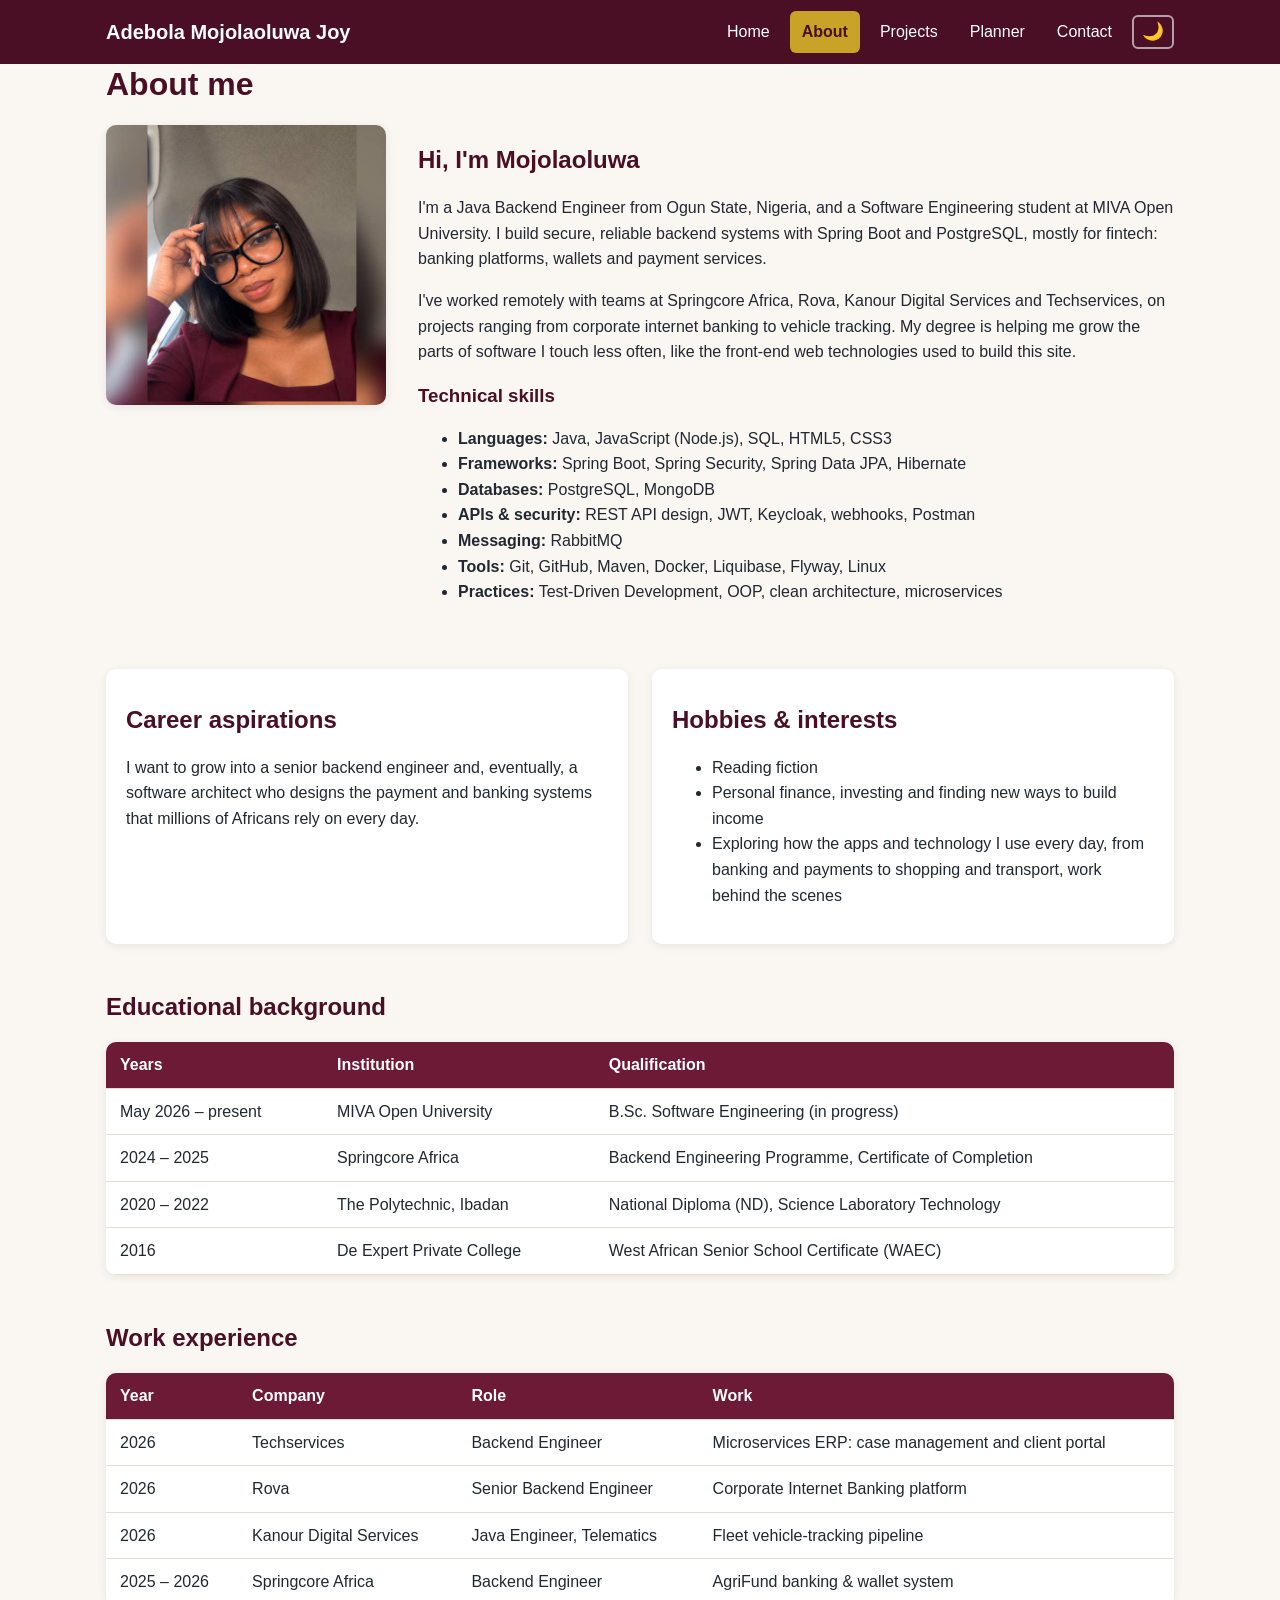
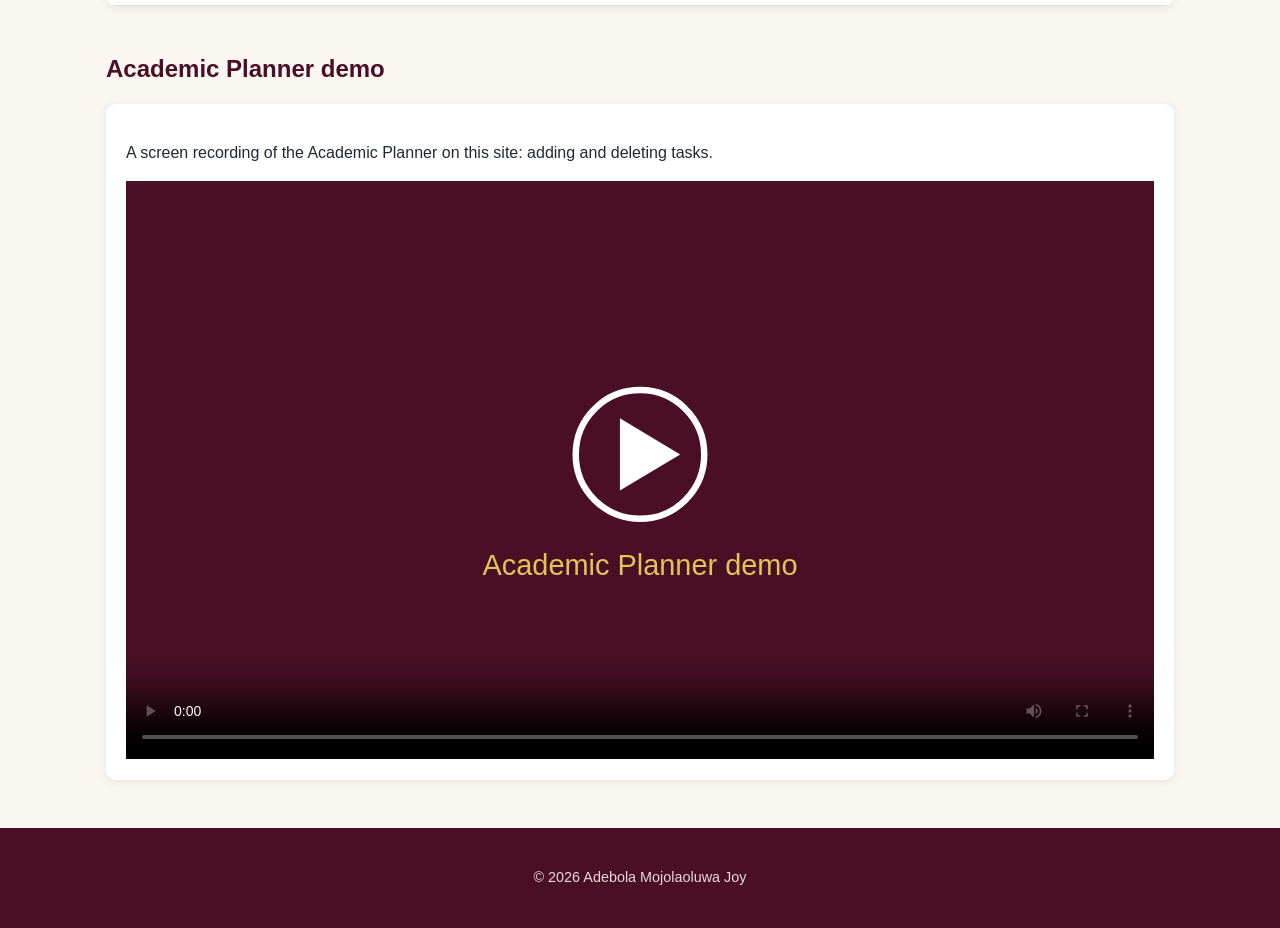
==== commit 1f47a09e: "Add light and dark mode toggle and update documentation" ====
--- a/about.html
+++ b/about.html
@@ -6,11 +6,16 @@
   <meta name="description" content="About Adebola Mojolaoluwa Joy: education, career goals, skills and interests.">
   <title>About | Adebola Mojolaoluwa Joy</title>
   <link rel="stylesheet" href="css/style.css">
+  <script>
+    // Apply the saved theme before the page is drawn, so it never flashes the wrong colours
+    try { var t = localStorage.getItem("theme"); if (t) document.documentElement.setAttribute("data-theme", t); } catch (e) {}
+  </script>
 </head>
 <body>
   <header class="site-header">
     <div class="container">
       <a href="index.html" class="logo">Adebola Mojolaoluwa Joy</a>
+      <button class="theme-toggle" type="button" aria-label="Switch to dark mode">&#127769;</button>
       <button class="nav-toggle" aria-label="Open menu" aria-expanded="false">&#9776;</button>
       <nav>
         <ul class="nav-links">
--- a/css/style.css
+++ b/css/style.css
@@ -17,6 +17,56 @@
   --radius: 10px;
   --shadow: 0 2px 10px rgba(0, 0, 0, 0.08);
   --max-width: 1100px;
+
+  /* colours that change between light and dark mode */
+  --heading: var(--primary-dark);
+  --link: var(--primary);
+  --header-bg: var(--primary-dark);
+  --tag-bg: #f6e9ee;
+  --input-bg: #ffffff;
+  --success-bg: #e3f4f1;
+  color-scheme: light;
+}
+
+/* ---------- 1b. Dark mode ----------
+   Used when the visitor picks dark with the toggle button,
+   or when their device is set to dark mode and they haven't picked a theme. */
+:root[data-theme="dark"] {
+  --bg: #15161a;
+  --surface: #202228;
+  --text: #e8e6e3;
+  --muted: #a5abb5;
+  --border: #363a44;
+  --success: #4cc9b8;
+  --error: #ff7b6b;
+  --shadow: 0 2px 10px rgba(0, 0, 0, 0.45);
+  --heading: #f2c6d5;
+  --link: #eba4bc;
+  --header-bg: #22080f;
+  --tag-bg: #3b1c28;
+  --input-bg: #15161a;
+  --success-bg: #12332f;
+  color-scheme: dark;
+}
+
+@media (prefers-color-scheme: dark) {
+  :root:not([data-theme="light"]) {
+    --bg: #15161a;
+    --surface: #202228;
+    --text: #e8e6e3;
+    --muted: #a5abb5;
+    --border: #363a44;
+    --success: #4cc9b8;
+    --error: #ff7b6b;
+    --shadow: 0 2px 10px rgba(0, 0, 0, 0.45);
+    --heading: #f2c6d5;
+    --link: #eba4bc;
+    --header-bg: #22080f;
+    --tag-bg: #3b1c28;
+    --input-bg: #15161a;
+    --success-bg: #12332f;
+    color-scheme: dark;
+  }
 }
 
 /* ---------- 2. Reset + base ---------- */
@@ -32,6 +82,7 @@
   line-height: 1.6;
   color: var(--text);
   background: var(--bg);
+  transition: background-color 0.2s ease, color 0.2s ease;
 }
 
 img,
@@ -46,14 +97,14 @@
 }
 
 a {
-  color: var(--primary);
+  color: var(--link);
 }
 
 h1,
 h2,
 h3 {
   line-height: 1.25;
-  color: var(--primary-dark);
+  color: var(--heading);
 }
 
 .container {
@@ -65,7 +116,7 @@
 
 /* ---------- 3. Header + navigation ---------- */
 .site-header {
-  background: var(--primary-dark);
+  background: var(--header-bg);
   color: #fff;
   position: sticky;
   top: 0;
@@ -75,11 +126,29 @@
 .site-header .container {
   display: flex;
   align-items: center;
-  justify-content: space-between;
+  gap: 8px;
   min-height: 64px;
 }
 
+/* Light/dark mode button (sits after the menu on wide screens) */
+.theme-toggle {
+  order: 1;
+  background: none;
+  border: 2px solid rgba(255, 255, 255, 0.6);
+  border-radius: 6px;
+  font-size: 1.1rem;
+  line-height: 1;
+  padding: 6px 8px;
+  cursor: pointer;
+}
+
+.theme-toggle:hover,
+.theme-toggle:focus {
+  background: rgba(255, 255, 255, 0.15);
+}
+
 .logo {
+  margin-right: auto;
   color: #fff;
   font-weight: 700;
   font-size: 1.25rem;
@@ -218,8 +287,8 @@
 
 .tag {
   display: inline-block;
-  background: #f6e9ee;
-  color: var(--primary);
+  background: var(--tag-bg);
+  color: var(--link);
   font-size: 0.8rem;
   padding: 2px 10px;
   border-radius: 20px;
@@ -300,14 +369,15 @@
   font: inherit;
   border: 1px solid var(--border);
   border-radius: 6px;
-  background: #fff;
+  background: var(--input-bg);
+  color: var(--text);
 }
 
 input:focus,
 select:focus,
 textarea:focus {
-  outline: 2px solid var(--primary);
-  border-color: var(--primary);
+  outline: 2px solid var(--link);
+  border-color: var(--link);
 }
 
 .invalid {
@@ -322,7 +392,7 @@
 }
 
 .success-msg {
-  background: #e3f4f1;
+  background: var(--success-bg);
   color: var(--success);
   padding: 12px;
   border-radius: 6px;
@@ -358,7 +428,7 @@
 .stat strong {
   display: block;
   font-size: 1.5rem;
-  color: var(--primary);
+  color: var(--link);
 }
 
 .task-list {
@@ -423,7 +493,7 @@
 
 /* ---------- 9. Footer ---------- */
 .site-footer {
-  background: var(--primary-dark);
+  background: var(--header-bg);
   color: #ead9df;
   text-align: center;
   padding: 24px 0;
@@ -496,6 +566,10 @@
     display: block;
   }
 
+  .theme-toggle {
+    order: 0;
+  }
+
   .nav-links {
     display: flex;
     position: absolute;
@@ -503,7 +577,7 @@
     left: 0;
     right: 0;
     flex-direction: column;
-    background: var(--primary-dark);
+    background: var(--header-bg);
     padding: 8px 16px 16px;
     box-shadow: 0 8px 16px rgba(0, 0, 0, 0.2);
     opacity: 0;
